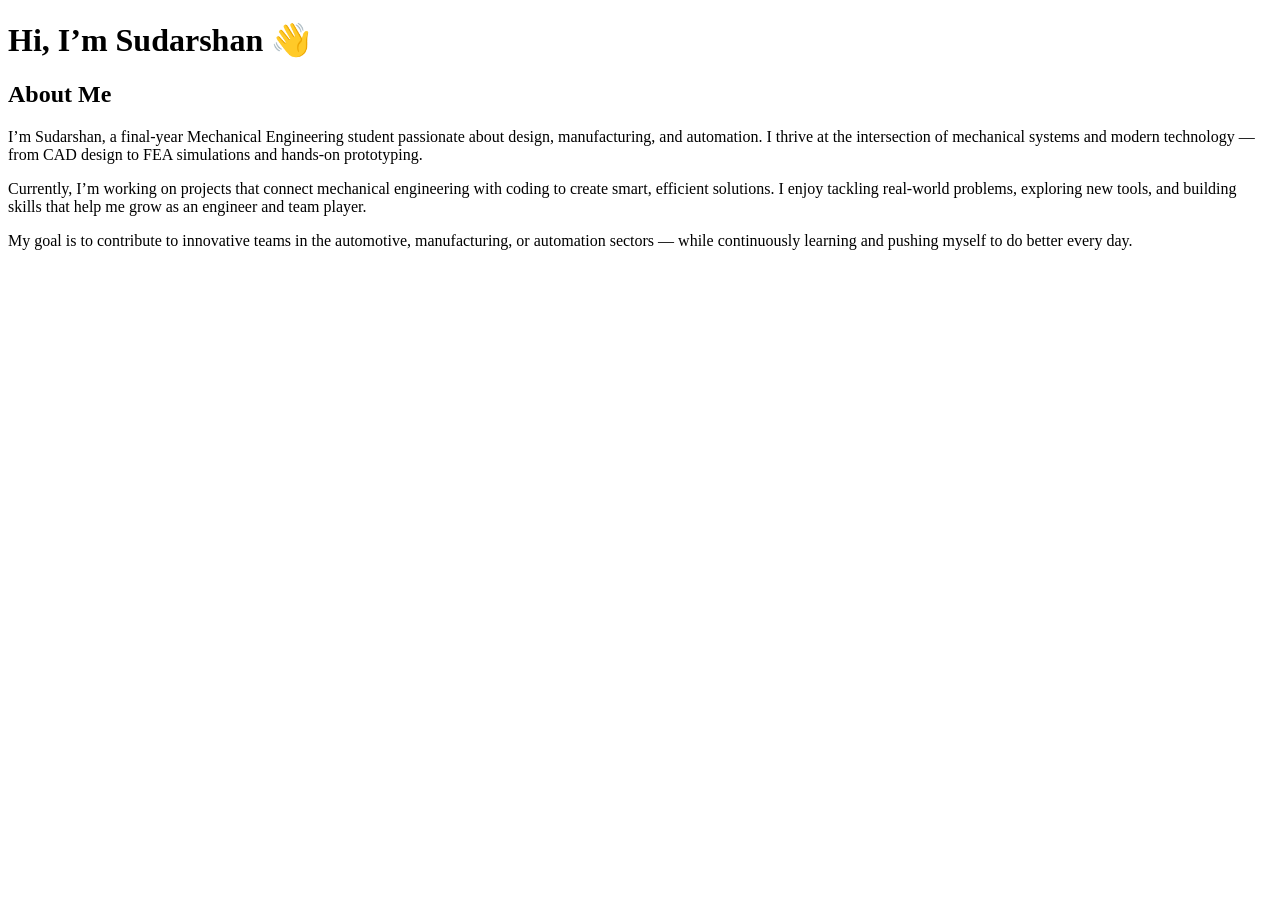
==== index.html @ e0abb637 "Fix About Me section" ====
<!DOCTYPE html>
<html lang="en">
<head>
  <meta charset="UTF-8" />
  <title>Sudarshan's Portfolio</title>
</head>
<body>
  <header>
    <h1>Hi, I’m Sudarshan 👋</h1>
  </header>
  <section>
    <h2>About Me</h2>
    <p>I’m Sudarshan, a final-year Mechanical Engineering student passionate about design, manufacturing, and automation. I thrive at the intersection of mechanical systems and modern technology — from CAD design to FEA simulations and hands-on prototyping.</p>
    <p>Currently, I’m working on projects that connect mechanical engineering with coding to create smart, efficient solutions. I enjoy tackling real-world problems, exploring new tools, and building skills that help me grow as an engineer and team player.</p>
    <p>My goal is to contribute to innovative teams in the automotive, manufacturing, or automation sectors — while continuously learning and pushing myself to do better every day.</p>
  </section>
</body>
</html>
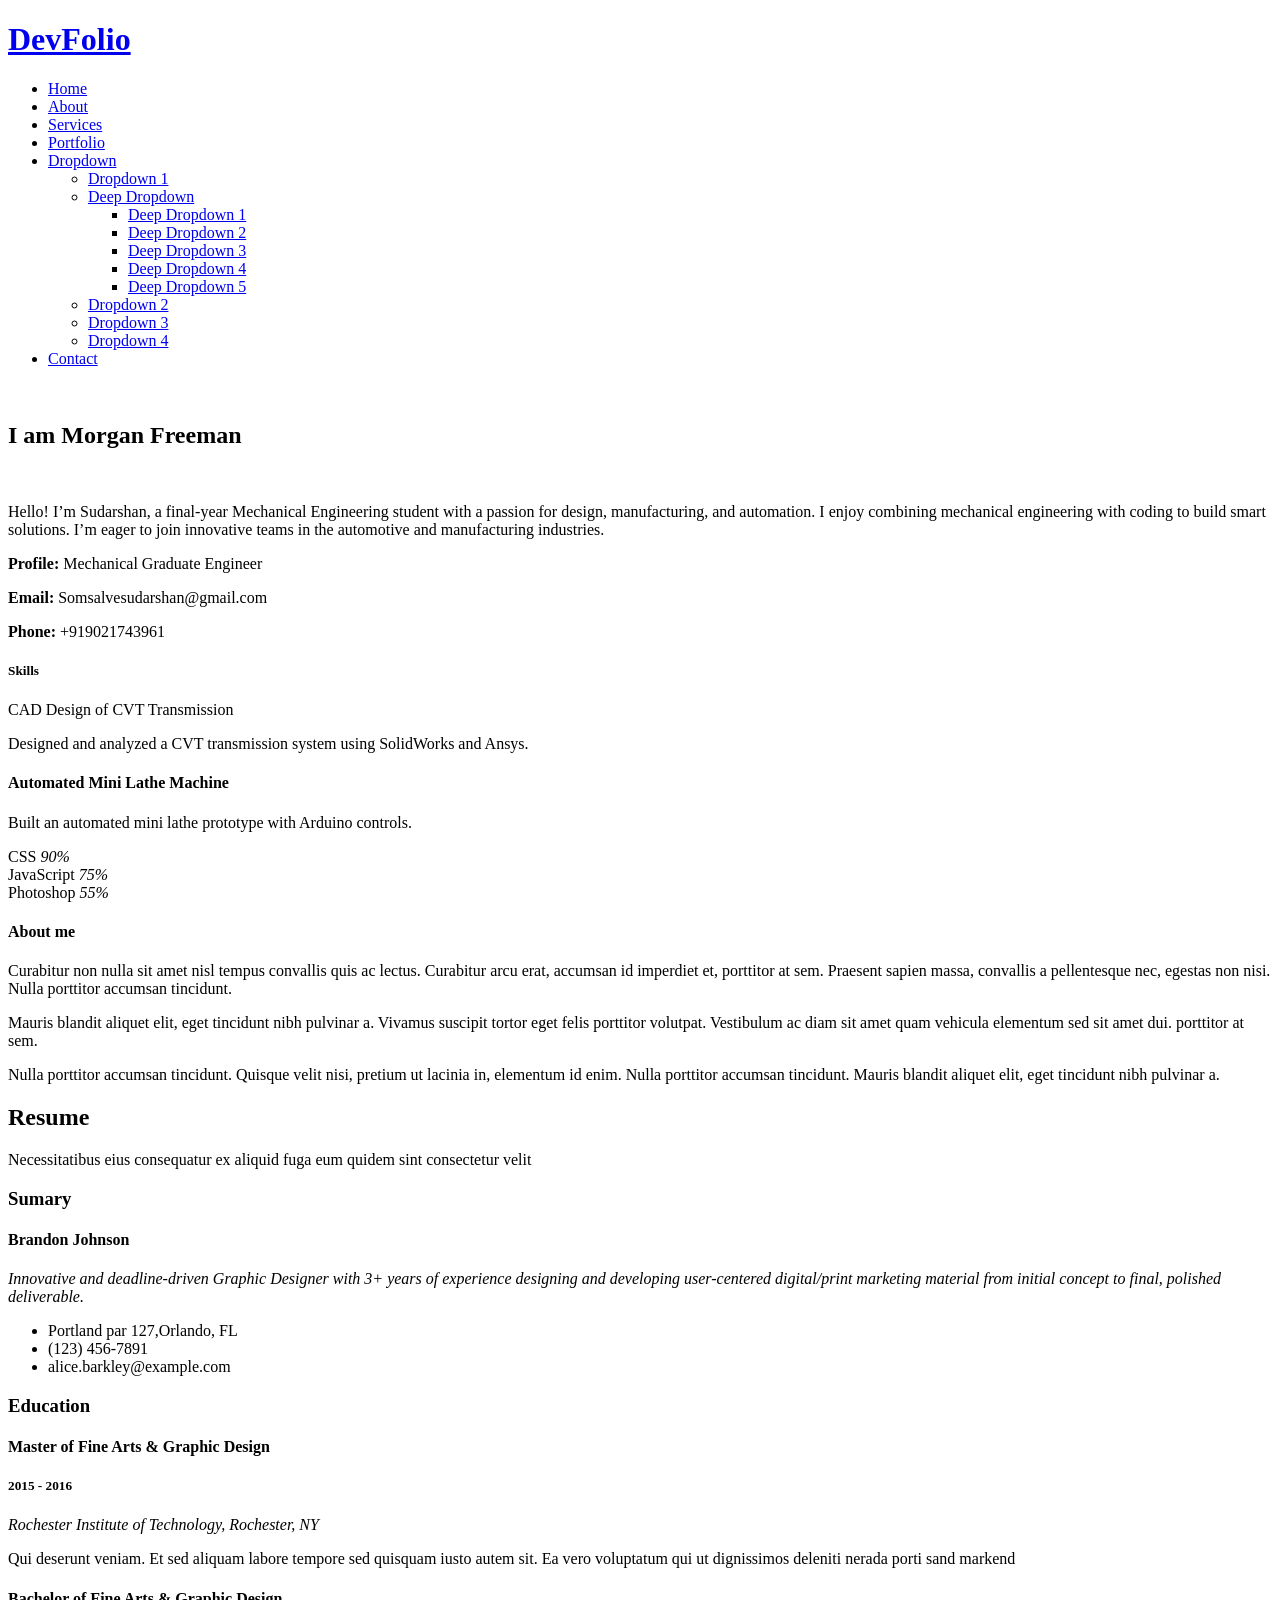
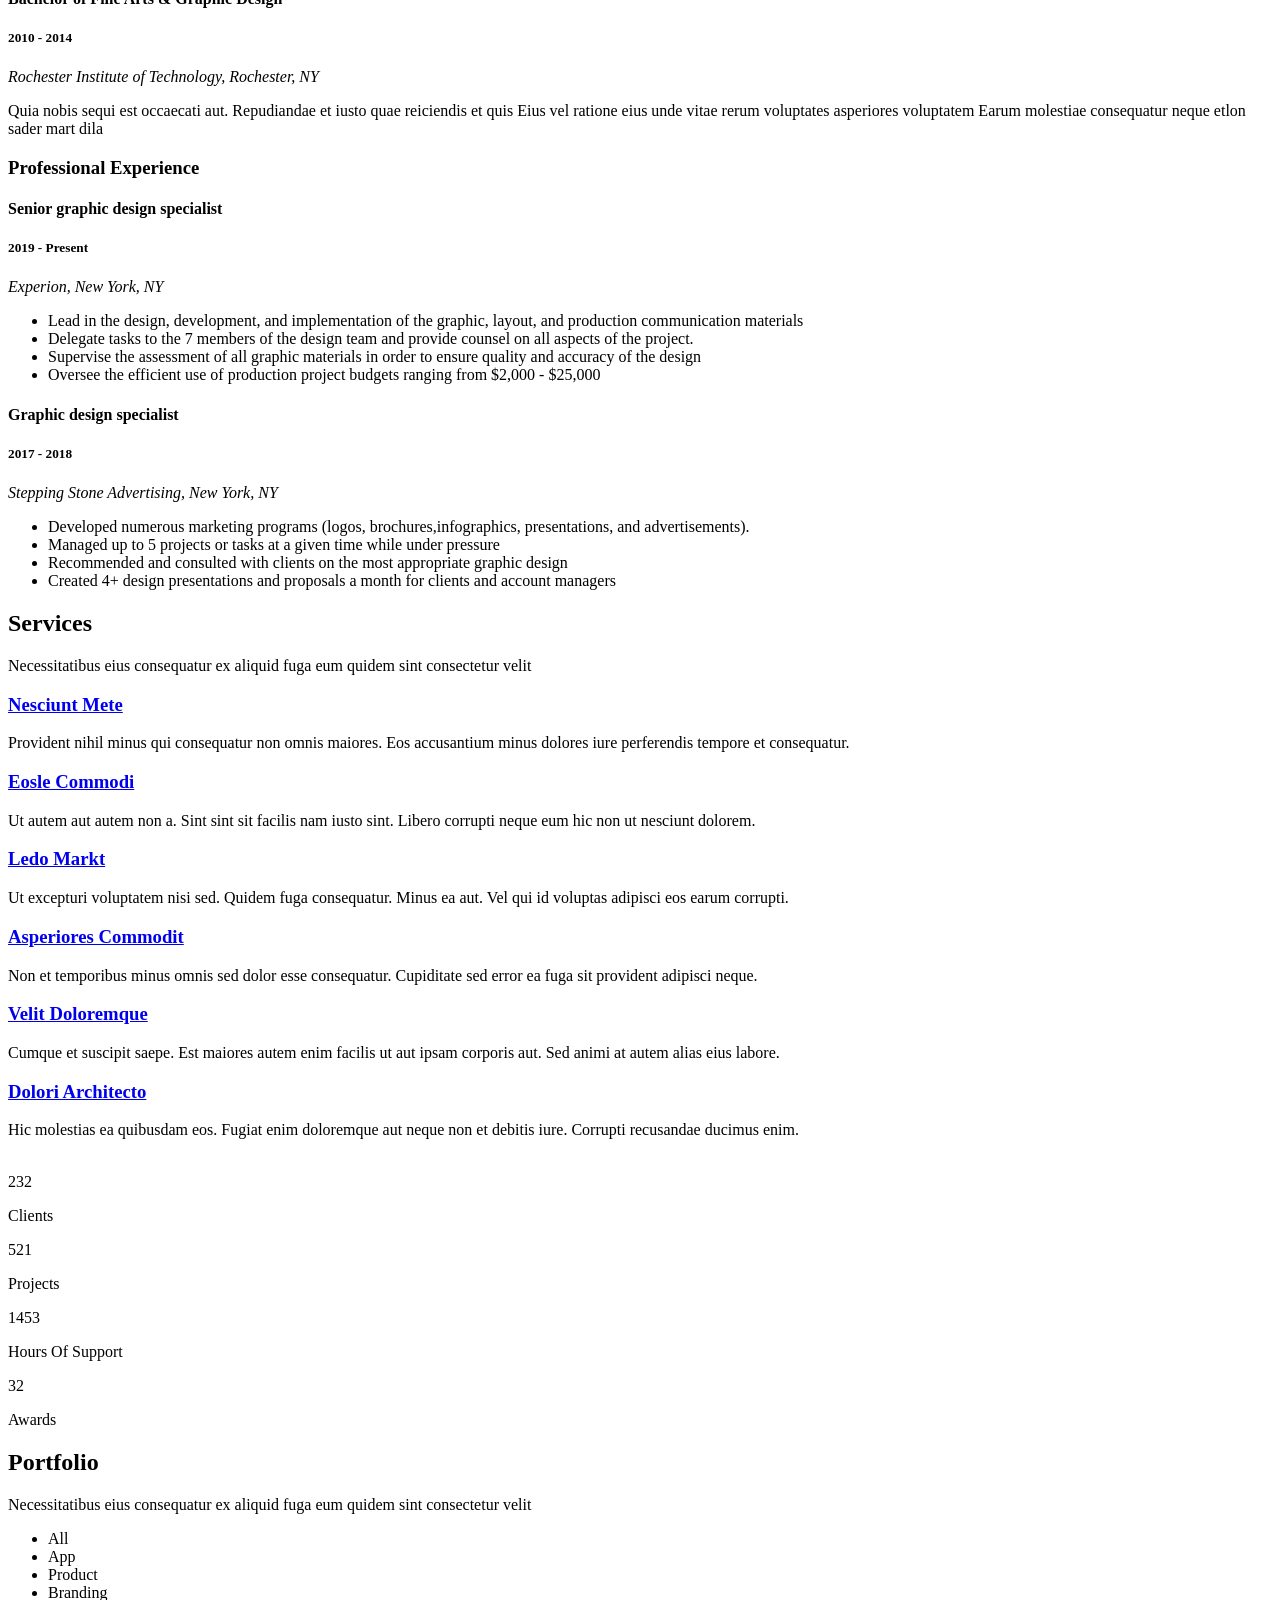
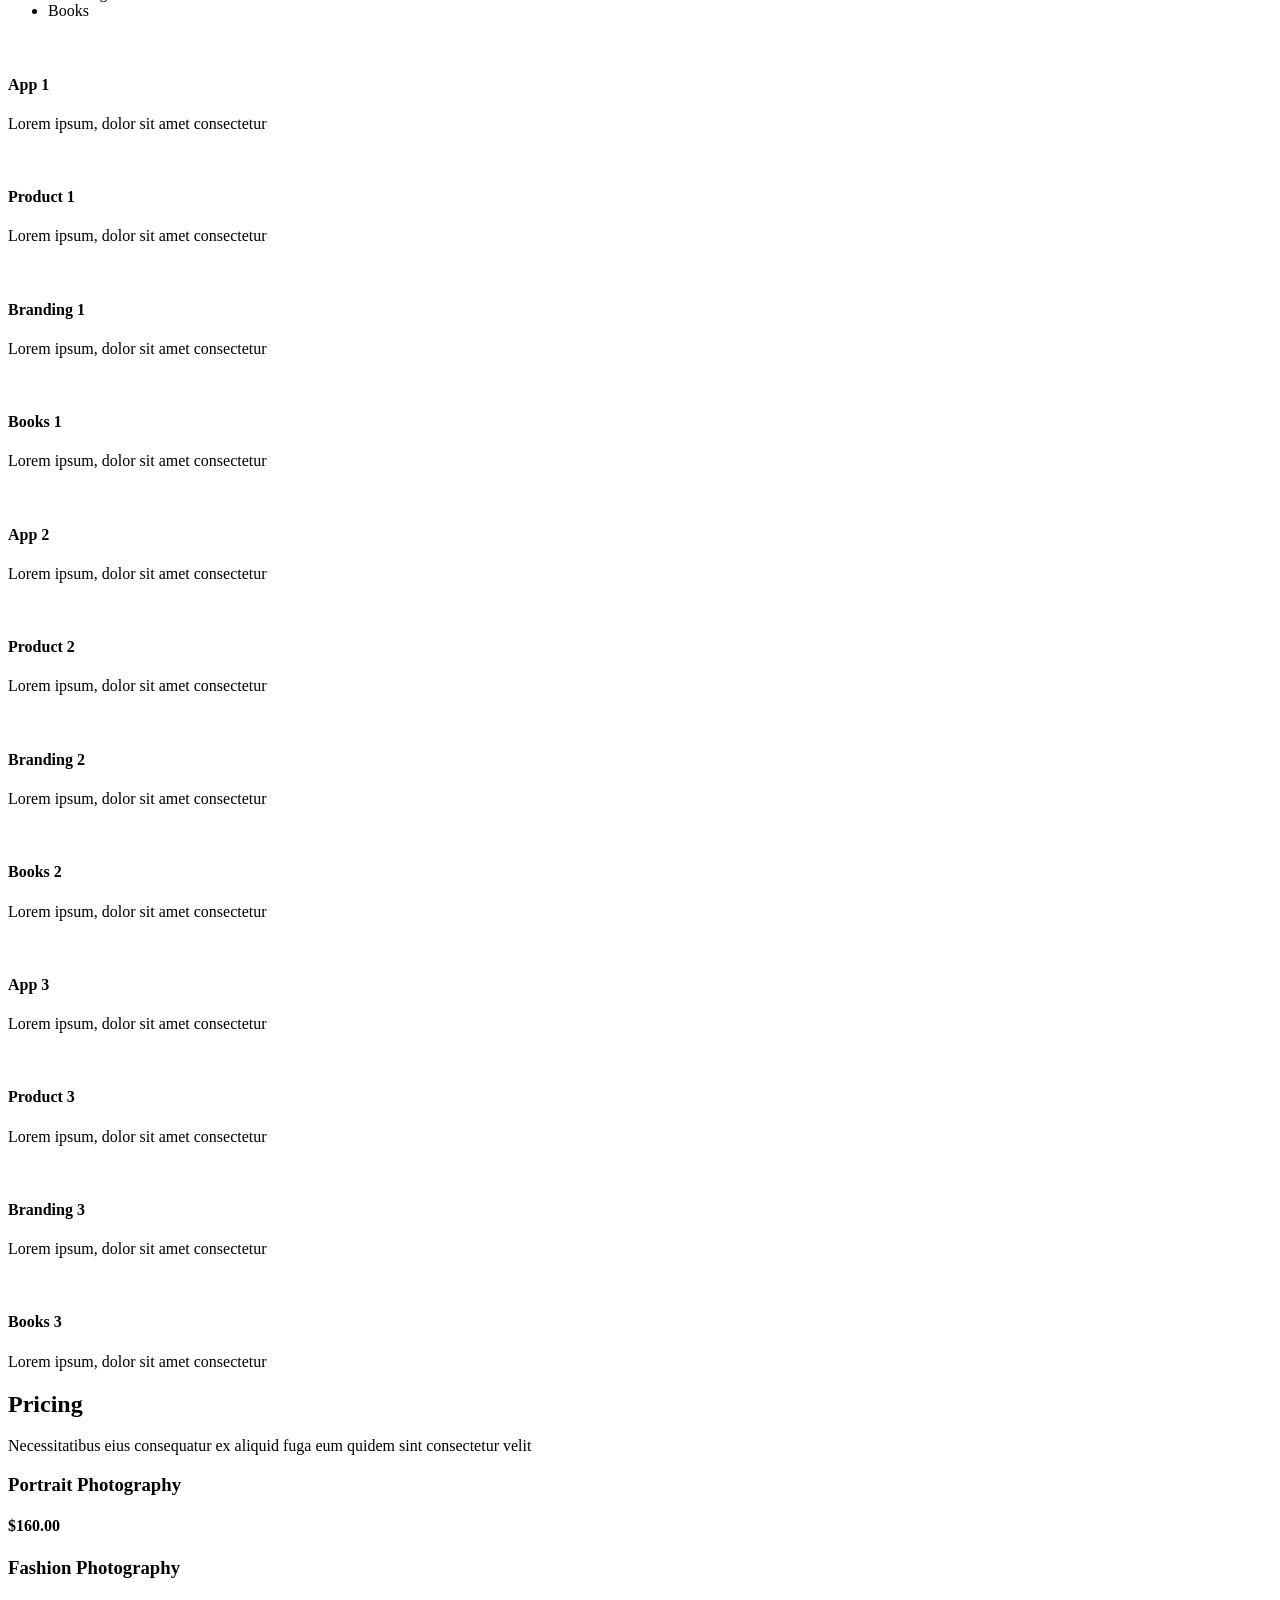
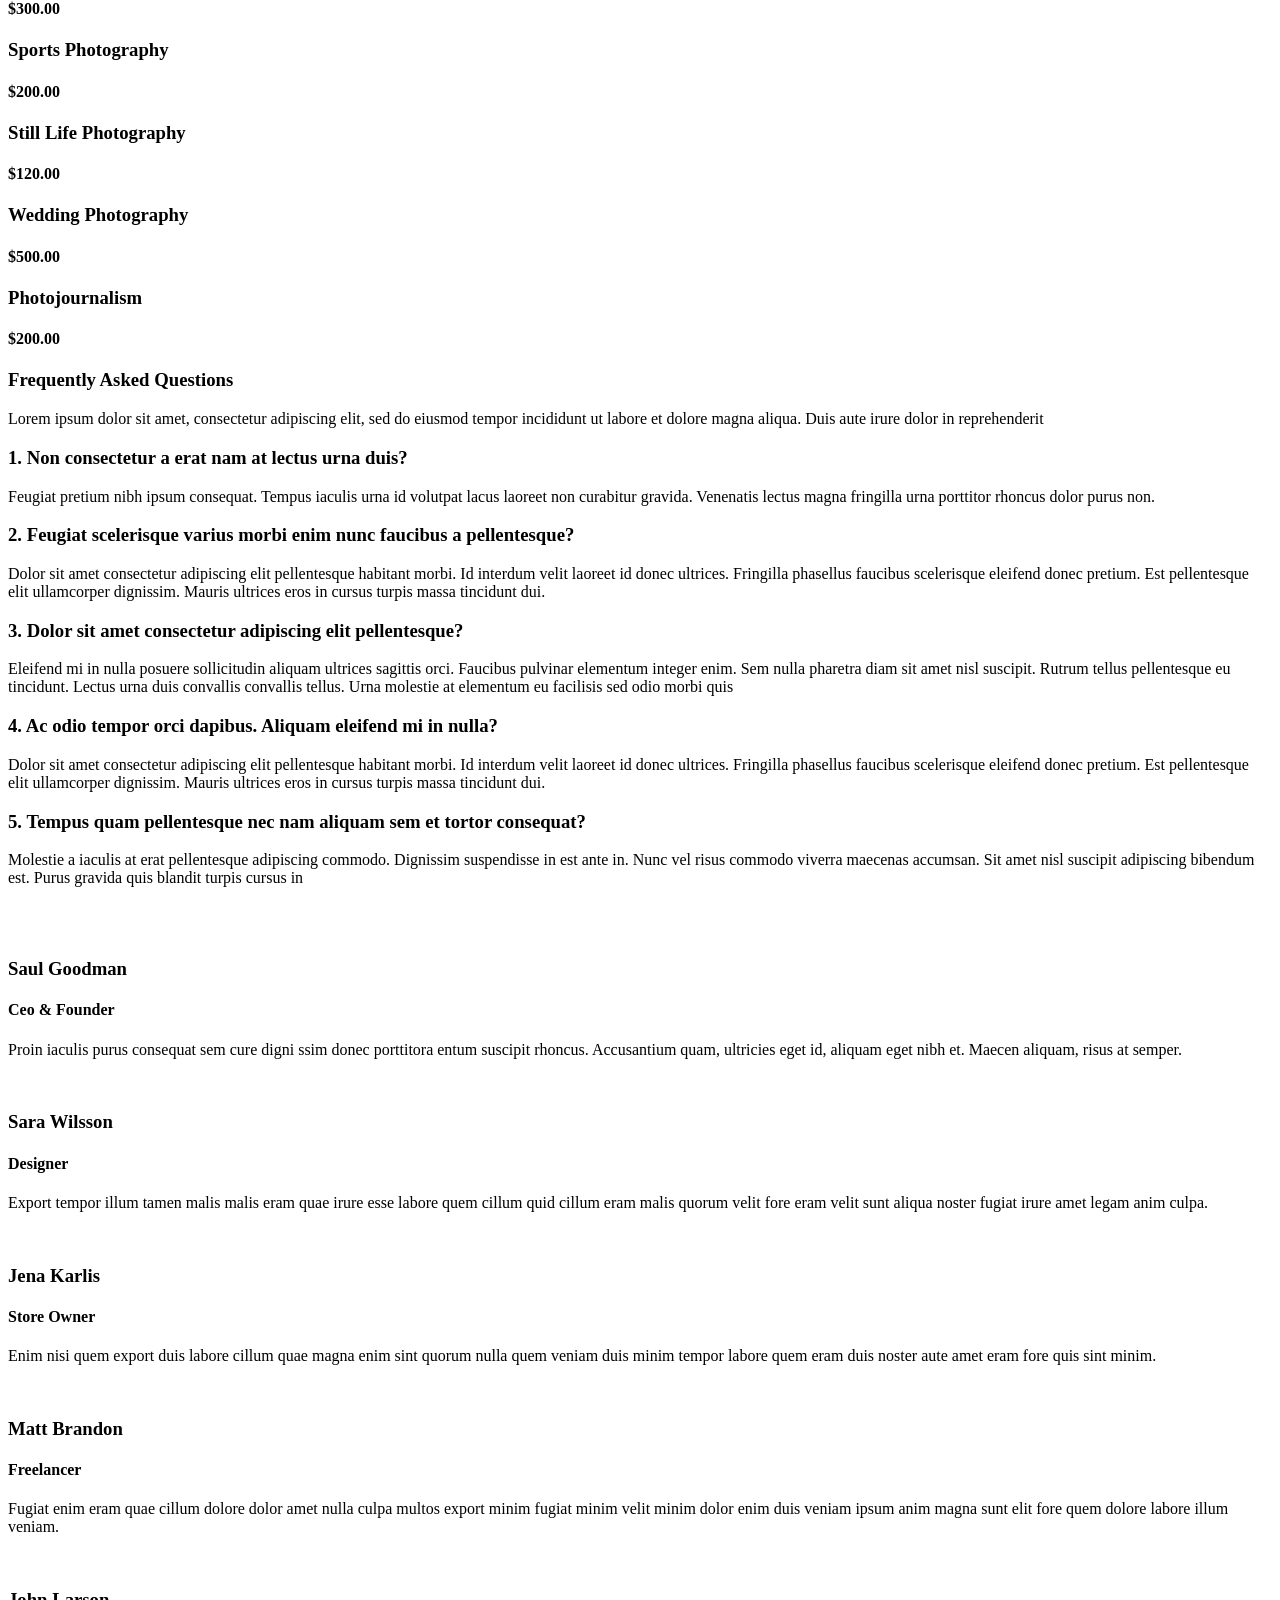
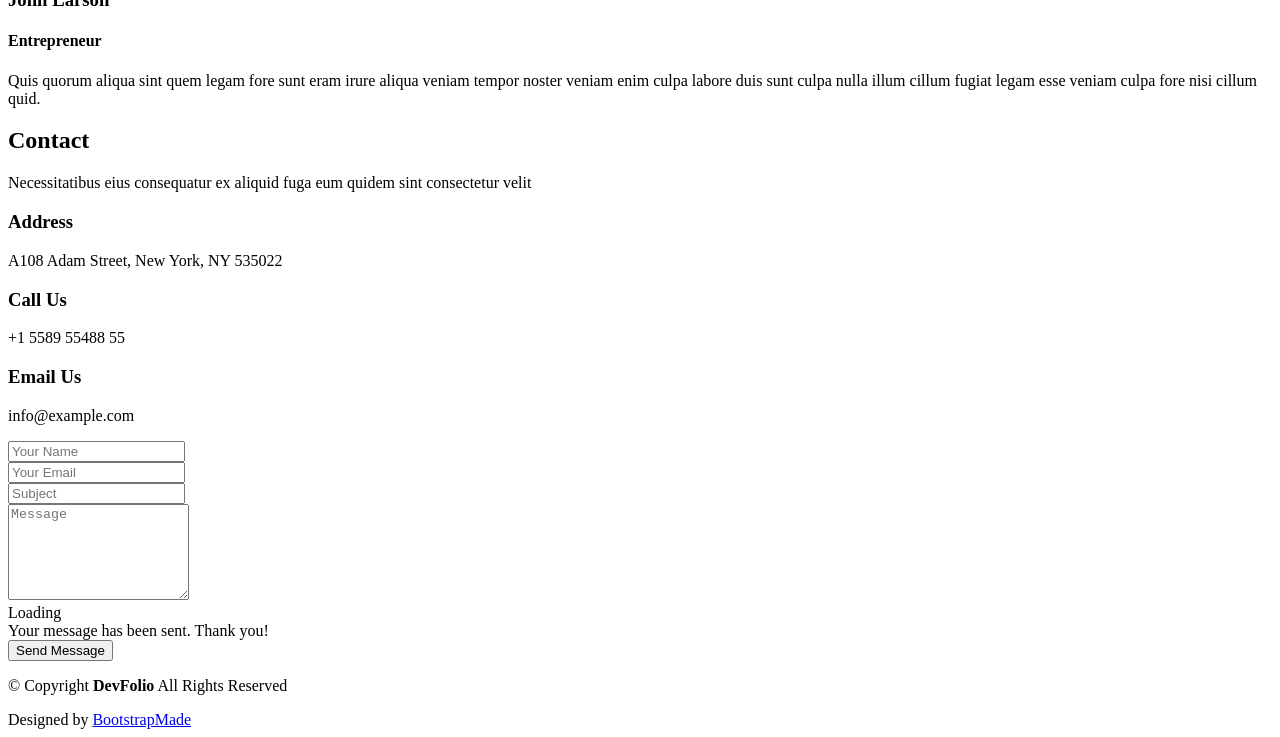
==== commit 895cdb94: "Add files via upload" ====
--- a/index.html
+++ b/index.html
@@ -1,18 +1,914 @@
 <!DOCTYPE html>
 <html lang="en">
+
 <head>
-  <meta charset="UTF-8" />
-  <title>Sudarshan's Portfolio</title>
+  <meta charset="utf-8">
+  <meta content="width=device-width, initial-scale=1.0" name="viewport">
+  <title>Index - DevFolio Bootstrap Template</title>
+  <meta name="description" content="">
+  <meta name="keywords" content="">
+
+  <!-- Favicons -->
+  <link href="assets/img/favicon.png" rel="icon">
+  <link href="assets/img/apple-touch-icon.png" rel="apple-touch-icon">
+
+  <!-- Fonts -->
+  <link href="https://fonts.googleapis.com" rel="preconnect">
+  <link href="https://fonts.gstatic.com" rel="preconnect" crossorigin>
+  <link href="https://fonts.googleapis.com/css2?family=Roboto:ital,wght@0,100;0,300;0,400;0,500;0,700;0,900;1,100;1,300;1,400;1,500;1,700;1,900&family=Poppins:ital,wght@0,100;0,200;0,300;0,400;0,500;0,600;0,700;0,800;0,900;1,100;1,200;1,300;1,400;1,500;1,600;1,700;1,800;1,900&family=Raleway:ital,wght@0,100;0,200;0,300;0,400;0,500;0,600;0,700;0,800;0,900;1,100;1,200;1,300;1,400;1,500;1,600;1,700;1,800;1,900&display=swap" rel="stylesheet">
+
+  <!-- Vendor CSS Files -->
+  <link href="assets/vendor/bootstrap/css/bootstrap.min.css" rel="stylesheet">
+  <link href="assets/vendor/bootstrap-icons/bootstrap-icons.css" rel="stylesheet">
+  <link href="assets/vendor/aos/aos.css" rel="stylesheet">
+  <link href="assets/vendor/glightbox/css/glightbox.min.css" rel="stylesheet">
+  <link href="assets/vendor/swiper/swiper-bundle.min.css" rel="stylesheet">
+
+  <!-- Main CSS File -->
+  <link href="assets/css/main.css" rel="stylesheet">
+
+  <!-- =======================================================
+  * Template Name: DevFolio
+  * Template URL: https://bootstrapmade.com/devfolio-bootstrap-portfolio-html-template/
+  * Updated: Aug 07 2024 with Bootstrap v5.3.3
+  * Author: BootstrapMade.com
+  * License: https://bootstrapmade.com/license/
+  ======================================================== -->
 </head>
-<body>
-  <header>
-    <h1>Hi, I’m Sudarshan 👋</h1>
+
+<body class="index-page">
+
+  <header id="header" class="header d-flex align-items-center sticky-top">
+    <div class="container-fluid container-xl position-relative d-flex align-items-center justify-content-between">
+
+      <a href="index.html" class="logo d-flex align-items-center">
+        <!-- Uncomment the line below if you also wish to use an image logo -->
+        <!-- <img src="assets/img/logo.png" alt=""> -->
+        <h1 class="sitename">DevFolio</h1>
+      </a>
+
+      <nav id="navmenu" class="navmenu">
+        <ul>
+          <li><a href="#hero" class="active">Home<br></a></li>
+          <li><a href="#about">About</a></li>
+          <li><a href="#services">Services</a></li>
+          <li><a href="#portfolio">Portfolio</a></li>
+          <li class="dropdown"><a href="#"><span>Dropdown</span> <i class="bi bi-chevron-down toggle-dropdown"></i></a>
+            <ul>
+              <li><a href="#">Dropdown 1</a></li>
+              <li class="dropdown"><a href="#"><span>Deep Dropdown</span> <i class="bi bi-chevron-down toggle-dropdown"></i></a>
+                <ul>
+                  <li><a href="#">Deep Dropdown 1</a></li>
+                  <li><a href="#">Deep Dropdown 2</a></li>
+                  <li><a href="#">Deep Dropdown 3</a></li>
+                  <li><a href="#">Deep Dropdown 4</a></li>
+                  <li><a href="#">Deep Dropdown 5</a></li>
+                </ul>
+              </li>
+              <li><a href="#">Dropdown 2</a></li>
+              <li><a href="#">Dropdown 3</a></li>
+              <li><a href="#">Dropdown 4</a></li>
+            </ul>
+          </li>
+          <li><a href="#contact">Contact</a></li>
+        </ul>
+        <i class="mobile-nav-toggle d-xl-none bi bi-list"></i>
+      </nav>
+
+    </div>
   </header>
-  <section>
-    <h2>About Me</h2>
-    <p>I’m Sudarshan, a final-year Mechanical Engineering student passionate about design, manufacturing, and automation. I thrive at the intersection of mechanical systems and modern technology — from CAD design to FEA simulations and hands-on prototyping.</p>
-    <p>Currently, I’m working on projects that connect mechanical engineering with coding to create smart, efficient solutions. I enjoy tackling real-world problems, exploring new tools, and building skills that help me grow as an engineer and team player.</p>
-    <p>My goal is to contribute to innovative teams in the automotive, manufacturing, or automation sectors — while continuously learning and pushing myself to do better every day.</p>
-  </section>
+
+  <main class="main">
+
+    <!-- Hero Section -->
+    <section id="hero" class="hero section dark-background">
+
+      <img src="assets/img/hero-img.jpg" alt="" data-aos="fade-in">
+
+      <div class="container d-flex flex-column align-items-center justify-content-center text-center" data-aos="fade-up" data-aos-delay="100">
+        <h2>I am Morgan Freeman</h2>
+        <p><span class="typed" data-typed-items="Designer, Developer, Freelancer, Photographer"></span></p>
+      </div>
+
+    </section><!-- /Hero Section -->
+
+    <!-- About Section -->
+    <section id="about" class="about section">
+
+      <div class="container" data-aos="fade-up" data-aos-delay="100">
+
+        <div class="row gy-4">
+          <div class="col-md-6">
+
+            <div class="row justify-content-between gy-4">
+              <div class="col-lg-5">
+                <img src="assets/img/profile-img.jpg" class="img-fluid" alt="">
+              </div>
+              <div class="col-lg-7 about-info">
+               <p>Hello! I’m Sudarshan, a final-year Mechanical Engineering student with a passion for design, manufacturing, and automation. I enjoy combining mechanical engineering with coding to build smart solutions. I’m eager to join innovative teams in the automotive and manufacturing industries.</p>
+                <p><strong>Profile: </strong> <span>Mechanical Graduate Engineer</span></p>
+                <p><strong>Email: </strong> <span>Somsalvesudarshan@gmail.com</span></p>
+                <p><strong>Phone: </strong> <span>+919021743961</span></p>
+              </div>
+            </div>
+
+            <div class="skills-content skills-animation">
+
+              <h5>Skills</h5
+
+             <h4>CAD Design of CVT Transmission</h4>
+              <p>Designed and analyzed a CVT transmission system using SolidWorks and Ansys.</p>
+
+                <h4>Automated Mini Lathe Machine</h4>
+                <p>Built an automated mini lathe prototype with Arduino controls.</p>
+
+              </div><!-- End Skills Item -->
+
+              <div class="progress">
+                <span class="skill"><span>CSS</span> <i class="val">90%</i></span>
+                <div class="progress-bar-wrap">
+                  <div class="progress-bar" role="progressbar" aria-valuenow="90" aria-valuemin="0" aria-valuemax="100"></div>
+                </div>
+              </div><!-- End Skills Item -->
+
+              <div class="progress">
+                <span class="skill"><span>JavaScript</span> <i class="val">75%</i></span>
+                <div class="progress-bar-wrap">
+                  <div class="progress-bar" role="progressbar" aria-valuenow="75" aria-valuemin="0" aria-valuemax="100"></div>
+                </div>
+              </div><!-- End Skills Item -->
+
+              <div class="progress">
+                <span class="skill"><span>Photoshop</span> <i class="val">55%</i></span>
+                <div class="progress-bar-wrap">
+                  <div class="progress-bar" role="progressbar" aria-valuenow="55" aria-valuemin="0" aria-valuemax="100"></div>
+                </div>
+              </div><!-- End Skills Item -->
+
+            </div>
+          </div>
+
+          <div class="col-md-6">
+            <div class="about-me">
+              <h4>About me</h4>
+              <p>
+                Curabitur non nulla sit amet nisl tempus convallis quis ac lectus. Curabitur arcu erat, accumsan id
+                imperdiet et, porttitor
+                at sem. Praesent sapien massa, convallis a pellentesque nec, egestas non nisi. Nulla
+                porttitor accumsan tincidunt.
+              </p>
+              <p>
+                Mauris blandit aliquet elit, eget tincidunt nibh pulvinar a. Vivamus suscipit tortor eget felis
+                porttitor volutpat. Vestibulum
+                ac diam sit amet quam vehicula elementum sed sit amet dui. porttitor at sem.
+              </p>
+              <p>
+                Nulla porttitor accumsan tincidunt. Quisque velit nisi, pretium ut lacinia in, elementum id enim.
+                Nulla porttitor accumsan
+                tincidunt. Mauris blandit aliquet elit, eget tincidunt nibh pulvinar a.
+              </p>
+            </div>
+          </div>
+        </div>
+
+      </div>
+
+    </section><!-- /About Section -->
+
+    <!-- Resume Section -->
+    <section id="resume" class="resume section">
+
+      <!-- Section Title -->
+      <div class="container section-title" data-aos="fade-up">
+        <h2>Resume</h2>
+        <p>Necessitatibus eius consequatur ex aliquid fuga eum quidem sint consectetur velit</p>
+      </div><!-- End Section Title -->
+
+      <div class="container">
+
+        <div class="row">
+
+          <div class="col-lg-6" data-aos="fade-up" data-aos-delay="100">
+            <h3 class="resume-title">Sumary</h3>
+
+            <div class="resume-item pb-0">
+              <h4>Brandon Johnson</h4>
+              <p><em>Innovative and deadline-driven Graphic Designer with 3+ years of experience designing and developing user-centered digital/print marketing material from initial concept to final, polished deliverable.</em></p>
+              <ul>
+                <li>Portland par 127,Orlando, FL</li>
+                <li>(123) 456-7891</li>
+                <li>alice.barkley@example.com</li>
+              </ul>
+            </div><!-- Edn Resume Item -->
+
+            <h3 class="resume-title">Education</h3>
+            <div class="resume-item">
+              <h4>Master of Fine Arts &amp; Graphic Design</h4>
+              <h5>2015 - 2016</h5>
+              <p><em>Rochester Institute of Technology, Rochester, NY</em></p>
+              <p>Qui deserunt veniam. Et sed aliquam labore tempore sed quisquam iusto autem sit. Ea vero voluptatum qui ut dignissimos deleniti nerada porti sand markend</p>
+            </div><!-- Edn Resume Item -->
+
+            <div class="resume-item">
+              <h4>Bachelor of Fine Arts &amp; Graphic Design</h4>
+              <h5>2010 - 2014</h5>
+              <p><em>Rochester Institute of Technology, Rochester, NY</em></p>
+              <p>Quia nobis sequi est occaecati aut. Repudiandae et iusto quae reiciendis et quis Eius vel ratione eius unde vitae rerum voluptates asperiores voluptatem Earum molestiae consequatur neque etlon sader mart dila</p>
+            </div><!-- Edn Resume Item -->
+
+          </div>
+
+          <div class="col-lg-6" data-aos="fade-up" data-aos-delay="200">
+            <h3 class="resume-title">Professional Experience</h3>
+            <div class="resume-item">
+              <h4>Senior graphic design specialist</h4>
+              <h5>2019 - Present</h5>
+              <p><em>Experion, New York, NY </em></p>
+              <ul>
+                <li>Lead in the design, development, and implementation of the graphic, layout, and production communication materials</li>
+                <li>Delegate tasks to the 7 members of the design team and provide counsel on all aspects of the project. </li>
+                <li>Supervise the assessment of all graphic materials in order to ensure quality and accuracy of the design</li>
+                <li>Oversee the efficient use of production project budgets ranging from $2,000 - $25,000</li>
+              </ul>
+            </div><!-- Edn Resume Item -->
+
+            <div class="resume-item">
+              <h4>Graphic design specialist</h4>
+              <h5>2017 - 2018</h5>
+              <p><em>Stepping Stone Advertising, New York, NY</em></p>
+              <ul>
+                <li>Developed numerous marketing programs (logos, brochures,infographics, presentations, and advertisements).</li>
+                <li>Managed up to 5 projects or tasks at a given time while under pressure</li>
+                <li>Recommended and consulted with clients on the most appropriate graphic design</li>
+                <li>Created 4+ design presentations and proposals a month for clients and account managers</li>
+              </ul>
+            </div><!-- Edn Resume Item -->
+
+          </div>
+
+        </div>
+
+      </div>
+
+    </section><!-- /Resume Section -->
+
+    <!-- Services Section -->
+    <section id="services" class="services section">
+
+      <!-- Section Title -->
+      <div class="container section-title" data-aos="fade-up">
+        <h2>Services</h2>
+        <p>Necessitatibus eius consequatur ex aliquid fuga eum quidem sint consectetur velit</p>
+      </div><!-- End Section Title -->
+
+      <div class="container">
+
+        <div class="row gy-4">
+
+          <div class="col-lg-4 col-md-6" data-aos="fade-up" data-aos-delay="100">
+            <div class="service-item  position-relative">
+              <div class="icon">
+                <i class="bi bi-activity"></i>
+              </div>
+              <a href="#" class="stretched-link">
+                <h3>Nesciunt Mete</h3>
+              </a>
+              <p>Provident nihil minus qui consequatur non omnis maiores. Eos accusantium minus dolores iure perferendis tempore et consequatur.</p>
+            </div>
+          </div><!-- End Service Item -->
+
+          <div class="col-lg-4 col-md-6" data-aos="fade-up" data-aos-delay="200">
+            <div class="service-item position-relative">
+              <div class="icon">
+                <i class="bi bi-broadcast"></i>
+              </div>
+              <a href="#" class="stretched-link">
+                <h3>Eosle Commodi</h3>
+              </a>
+              <p>Ut autem aut autem non a. Sint sint sit facilis nam iusto sint. Libero corrupti neque eum hic non ut nesciunt dolorem.</p>
+            </div>
+          </div><!-- End Service Item -->
+
+          <div class="col-lg-4 col-md-6" data-aos="fade-up" data-aos-delay="300">
+            <div class="service-item position-relative">
+              <div class="icon">
+                <i class="bi bi-easel"></i>
+              </div>
+              <a href="#" class="stretched-link">
+                <h3>Ledo Markt</h3>
+              </a>
+              <p>Ut excepturi voluptatem nisi sed. Quidem fuga consequatur. Minus ea aut. Vel qui id voluptas adipisci eos earum corrupti.</p>
+            </div>
+          </div><!-- End Service Item -->
+
+          <div class="col-lg-4 col-md-6" data-aos="fade-up" data-aos-delay="400">
+            <div class="service-item position-relative">
+              <div class="icon">
+                <i class="bi bi-bounding-box-circles"></i>
+              </div>
+              <a href="#" class="stretched-link">
+                <h3>Asperiores Commodit</h3>
+              </a>
+              <p>Non et temporibus minus omnis sed dolor esse consequatur. Cupiditate sed error ea fuga sit provident adipisci neque.</p>
+              <a href="#" class="stretched-link"></a>
+            </div>
+          </div><!-- End Service Item -->
+
+          <div class="col-lg-4 col-md-6" data-aos="fade-up" data-aos-delay="500">
+            <div class="service-item position-relative">
+              <div class="icon">
+                <i class="bi bi-calendar4-week"></i>
+              </div>
+              <a href="#" class="stretched-link">
+                <h3>Velit Doloremque</h3>
+              </a>
+              <p>Cumque et suscipit saepe. Est maiores autem enim facilis ut aut ipsam corporis aut. Sed animi at autem alias eius labore.</p>
+              <a href="#" class="stretched-link"></a>
+            </div>
+          </div><!-- End Service Item -->
+
+          <div class="col-lg-4 col-md-6" data-aos="fade-up" data-aos-delay="600">
+            <div class="service-item position-relative">
+              <div class="icon">
+                <i class="bi bi-chat-square-text"></i>
+              </div>
+              <a href="#" class="stretched-link">
+                <h3>Dolori Architecto</h3>
+              </a>
+              <p>Hic molestias ea quibusdam eos. Fugiat enim doloremque aut neque non et debitis iure. Corrupti recusandae ducimus enim.</p>
+              <a href="#" class="stretched-link"></a>
+            </div>
+          </div><!-- End Service Item -->
+
+        </div>
+
+      </div>
+
+    </section><!-- /Services Section -->
+
+    <!-- Stats Section -->
+    <section id="stats" class="stats section accent-background">
+
+      <img src="assets/img/stats-bg.jpg" alt="" data-aos="fade-in">
+
+      <div class="container position-relative" data-aos="fade-up" data-aos-delay="100">
+
+        <div class="row gy-4">
+
+          <div class="col-lg-3 col-md-6">
+            <div class="stats-item text-center w-100 h-100">
+              <span data-purecounter-start="0" data-purecounter-end="232" data-purecounter-duration="0" class="purecounter">232</span>
+              <p>Clients</p>
+            </div>
+          </div><!-- End Stats Item -->
+
+          <div class="col-lg-3 col-md-6">
+            <div class="stats-item text-center w-100 h-100">
+              <span data-purecounter-start="0" data-purecounter-end="521" data-purecounter-duration="0" class="purecounter">521</span>
+              <p>Projects</p>
+            </div>
+          </div><!-- End Stats Item -->
+
+          <div class="col-lg-3 col-md-6">
+            <div class="stats-item text-center w-100 h-100">
+              <span data-purecounter-start="0" data-purecounter-end="1453" data-purecounter-duration="0" class="purecounter">1453</span>
+              <p>Hours Of Support</p>
+            </div>
+          </div><!-- End Stats Item -->
+
+          <div class="col-lg-3 col-md-6">
+            <div class="stats-item text-center w-100 h-100">
+              <span data-purecounter-start="0" data-purecounter-end="32" data-purecounter-duration="0" class="purecounter">32</span>
+              <p>Awards</p>
+            </div>
+          </div><!-- End Stats Item -->
+
+        </div>
+
+      </div>
+
+    </section><!-- /Stats Section -->
+
+    <!-- Portfolio Section -->
+    <section id="portfolio" class="portfolio section">
+
+      <!-- Section Title -->
+      <div class="container section-title" data-aos="fade-up">
+        <h2>Portfolio</h2>
+        <p>Necessitatibus eius consequatur ex aliquid fuga eum quidem sint consectetur velit</p>
+      </div><!-- End Section Title -->
+
+      <div class="container">
+
+        <div class="isotope-layout" data-default-filter="*" data-layout="masonry" data-sort="original-order">
+
+          <ul class="portfolio-filters isotope-filters" data-aos="fade-up" data-aos-delay="100">
+            <li data-filter="*" class="filter-active">All</li>
+            <li data-filter=".filter-app">App</li>
+            <li data-filter=".filter-product">Product</li>
+            <li data-filter=".filter-branding">Branding</li>
+            <li data-filter=".filter-books">Books</li>
+          </ul><!-- End Portfolio Filters -->
+
+          <div class="row gy-4 isotope-container" data-aos="fade-up" data-aos-delay="200">
+
+            <div class="col-lg-4 col-md-6 portfolio-item isotope-item filter-app">
+              <img src="assets/img/portfolio/app-1.jpg" class="img-fluid" alt="">
+              <div class="portfolio-info">
+                <h4>App 1</h4>
+                <p>Lorem ipsum, dolor sit amet consectetur</p>
+                <a href="assets/img/portfolio/app-1.jpg" title="App 1" data-gallery="portfolio-gallery-app" class="glightbox preview-link"><i class="bi bi-zoom-in"></i></a>
+                <a href="portfolio-details.html" title="More Details" class="details-link"><i class="bi bi-link-45deg"></i></a>
+              </div>
+            </div><!-- End Portfolio Item -->
+
+            <div class="col-lg-4 col-md-6 portfolio-item isotope-item filter-product">
+              <img src="assets/img/portfolio/product-1.jpg" class="img-fluid" alt="">
+              <div class="portfolio-info">
+                <h4>Product 1</h4>
+                <p>Lorem ipsum, dolor sit amet consectetur</p>
+                <a href="assets/img/portfolio/product-1.jpg" title="Product 1" data-gallery="portfolio-gallery-product" class="glightbox preview-link"><i class="bi bi-zoom-in"></i></a>
+                <a href="portfolio-details.html" title="More Details" class="details-link"><i class="bi bi-link-45deg"></i></a>
+              </div>
+            </div><!-- End Portfolio Item -->
+
+            <div class="col-lg-4 col-md-6 portfolio-item isotope-item filter-branding">
+              <img src="assets/img/portfolio/branding-1.jpg" class="img-fluid" alt="">
+              <div class="portfolio-info">
+                <h4>Branding 1</h4>
+                <p>Lorem ipsum, dolor sit amet consectetur</p>
+                <a href="assets/img/portfolio/branding-1.jpg" title="Branding 1" data-gallery="portfolio-gallery-branding" class="glightbox preview-link"><i class="bi bi-zoom-in"></i></a>
+                <a href="portfolio-details.html" title="More Details" class="details-link"><i class="bi bi-link-45deg"></i></a>
+              </div>
+            </div><!-- End Portfolio Item -->
+
+            <div class="col-lg-4 col-md-6 portfolio-item isotope-item filter-books">
+              <img src="assets/img/portfolio/books-1.jpg" class="img-fluid" alt="">
+              <div class="portfolio-info">
+                <h4>Books 1</h4>
+                <p>Lorem ipsum, dolor sit amet consectetur</p>
+                <a href="assets/img/portfolio/books-1.jpg" title="Branding 1" data-gallery="portfolio-gallery-book" class="glightbox preview-link"><i class="bi bi-zoom-in"></i></a>
+                <a href="portfolio-details.html" title="More Details" class="details-link"><i class="bi bi-link-45deg"></i></a>
+              </div>
+            </div><!-- End Portfolio Item -->
+
+            <div class="col-lg-4 col-md-6 portfolio-item isotope-item filter-app">
+              <img src="assets/img/portfolio/app-2.jpg" class="img-fluid" alt="">
+              <div class="portfolio-info">
+                <h4>App 2</h4>
+                <p>Lorem ipsum, dolor sit amet consectetur</p>
+                <a href="assets/img/portfolio/app-2.jpg" title="App 2" data-gallery="portfolio-gallery-app" class="glightbox preview-link"><i class="bi bi-zoom-in"></i></a>
+                <a href="portfolio-details.html" title="More Details" class="details-link"><i class="bi bi-link-45deg"></i></a>
+              </div>
+            </div><!-- End Portfolio Item -->
+
+            <div class="col-lg-4 col-md-6 portfolio-item isotope-item filter-product">
+              <img src="assets/img/portfolio/product-2.jpg" class="img-fluid" alt="">
+              <div class="portfolio-info">
+                <h4>Product 2</h4>
+                <p>Lorem ipsum, dolor sit amet consectetur</p>
+                <a href="assets/img/portfolio/product-2.jpg" title="Product 2" data-gallery="portfolio-gallery-product" class="glightbox preview-link"><i class="bi bi-zoom-in"></i></a>
+                <a href="portfolio-details.html" title="More Details" class="details-link"><i class="bi bi-link-45deg"></i></a>
+              </div>
+            </div><!-- End Portfolio Item -->
+
+            <div class="col-lg-4 col-md-6 portfolio-item isotope-item filter-branding">
+              <img src="assets/img/portfolio/branding-2.jpg" class="img-fluid" alt="">
+              <div class="portfolio-info">
+                <h4>Branding 2</h4>
+                <p>Lorem ipsum, dolor sit amet consectetur</p>
+                <a href="assets/img/portfolio/branding-2.jpg" title="Branding 2" data-gallery="portfolio-gallery-branding" class="glightbox preview-link"><i class="bi bi-zoom-in"></i></a>
+                <a href="portfolio-details.html" title="More Details" class="details-link"><i class="bi bi-link-45deg"></i></a>
+              </div>
+            </div><!-- End Portfolio Item -->
+
+            <div class="col-lg-4 col-md-6 portfolio-item isotope-item filter-books">
+              <img src="assets/img/portfolio/books-2.jpg" class="img-fluid" alt="">
+              <div class="portfolio-info">
+                <h4>Books 2</h4>
+                <p>Lorem ipsum, dolor sit amet consectetur</p>
+                <a href="assets/img/portfolio/books-2.jpg" title="Branding 2" data-gallery="portfolio-gallery-book" class="glightbox preview-link"><i class="bi bi-zoom-in"></i></a>
+                <a href="portfolio-details.html" title="More Details" class="details-link"><i class="bi bi-link-45deg"></i></a>
+              </div>
+            </div><!-- End Portfolio Item -->
+
+            <div class="col-lg-4 col-md-6 portfolio-item isotope-item filter-app">
+              <img src="assets/img/portfolio/app-3.jpg" class="img-fluid" alt="">
+              <div class="portfolio-info">
+                <h4>App 3</h4>
+                <p>Lorem ipsum, dolor sit amet consectetur</p>
+                <a href="assets/img/portfolio/app-3.jpg" title="App 3" data-gallery="portfolio-gallery-app" class="glightbox preview-link"><i class="bi bi-zoom-in"></i></a>
+                <a href="portfolio-details.html" title="More Details" class="details-link"><i class="bi bi-link-45deg"></i></a>
+              </div>
+            </div><!-- End Portfolio Item -->
+
+            <div class="col-lg-4 col-md-6 portfolio-item isotope-item filter-product">
+              <img src="assets/img/portfolio/product-3.jpg" class="img-fluid" alt="">
+              <div class="portfolio-info">
+                <h4>Product 3</h4>
+                <p>Lorem ipsum, dolor sit amet consectetur</p>
+                <a href="assets/img/portfolio/product-3.jpg" title="Product 3" data-gallery="portfolio-gallery-product" class="glightbox preview-link"><i class="bi bi-zoom-in"></i></a>
+                <a href="portfolio-details.html" title="More Details" class="details-link"><i class="bi bi-link-45deg"></i></a>
+              </div>
+            </div><!-- End Portfolio Item -->
+
+            <div class="col-lg-4 col-md-6 portfolio-item isotope-item filter-branding">
+              <img src="assets/img/portfolio/branding-3.jpg" class="img-fluid" alt="">
+              <div class="portfolio-info">
+                <h4>Branding 3</h4>
+                <p>Lorem ipsum, dolor sit amet consectetur</p>
+                <a href="assets/img/portfolio/branding-3.jpg" title="Branding 2" data-gallery="portfolio-gallery-branding" class="glightbox preview-link"><i class="bi bi-zoom-in"></i></a>
+                <a href="portfolio-details.html" title="More Details" class="details-link"><i class="bi bi-link-45deg"></i></a>
+              </div>
+            </div><!-- End Portfolio Item -->
+
+            <div class="col-lg-4 col-md-6 portfolio-item isotope-item filter-books">
+              <img src="assets/img/portfolio/books-3.jpg" class="img-fluid" alt="">
+              <div class="portfolio-info">
+                <h4>Books 3</h4>
+                <p>Lorem ipsum, dolor sit amet consectetur</p>
+                <a href="assets/img/portfolio/books-3.jpg" title="Branding 3" data-gallery="portfolio-gallery-book" class="glightbox preview-link"><i class="bi bi-zoom-in"></i></a>
+                <a href="portfolio-details.html" title="More Details" class="details-link"><i class="bi bi-link-45deg"></i></a>
+              </div>
+            </div><!-- End Portfolio Item -->
+
+          </div><!-- End Portfolio Container -->
+
+        </div>
+
+      </div>
+
+    </section><!-- /Portfolio Section -->
+
+    <!-- Pricing Section -->
+    <section id="pricing" class="pricing section">
+
+      <!-- Section Title -->
+      <div class="container section-title" data-aos="fade-up">
+        <h2>Pricing</h2>
+        <p>Necessitatibus eius consequatur ex aliquid fuga eum quidem sint consectetur velit</p>
+      </div><!-- End Section Title -->
+
+      <div class="container" data-aos="fade-up" data-aos-delay="100">
+
+        <div class="row gy-4 gx-lg-5">
+
+          <div class="col-lg-6">
+            <div class="pricing-item d-flex justify-content-between">
+              <h3>Portrait Photography</h3>
+              <h4>$160.00</h4>
+            </div>
+          </div><!-- End Pricing Item -->
+
+          <div class="col-lg-6">
+            <div class="pricing-item d-flex justify-content-between">
+              <h3>Fashion Photography</h3>
+              <h4>$300.00</h4>
+            </div>
+          </div><!-- End Pricing Item -->
+
+          <div class="col-lg-6">
+            <div class="pricing-item d-flex justify-content-between">
+              <h3>Sports Photography</h3>
+              <h4>$200.00</h4>
+            </div>
+          </div><!-- End Pricing Item -->
+
+          <div class="col-lg-6">
+            <div class="pricing-item d-flex justify-content-between">
+              <h3>Still Life Photography</h3>
+              <h4>$120.00</h4>
+            </div>
+          </div><!-- End Pricing Item -->
+
+          <div class="col-lg-6">
+            <div class="pricing-item d-flex justify-content-between">
+              <h3>Wedding Photography</h3>
+              <h4>$500.00</h4>
+            </div>
+          </div><!-- End Pricing Item -->
+
+          <div class="col-lg-6">
+            <div class="pricing-item d-flex justify-content-between">
+              <h3>Photojournalism</h3>
+              <h4>$200.00</h4>
+            </div>
+          </div><!-- End Pricing Item -->
+
+        </div>
+
+      </div>
+
+    </section><!-- /Pricing Section -->
+
+    <!-- Faq Section -->
+    <section id="faq" class="faq section">
+
+      <div class="container">
+
+        <div class="row gy-4">
+
+          <div class="col-lg-4" data-aos="fade-up" data-aos-delay="100">
+            <div class="content px-xl-5">
+              <h3><span>Frequently Asked </span><strong>Questions</strong></h3>
+              <p>
+                Lorem ipsum dolor sit amet, consectetur adipiscing elit, sed do eiusmod tempor incididunt ut labore et dolore magna aliqua. Duis aute irure dolor in reprehenderit
+              </p>
+            </div>
+          </div>
+
+          <div class="col-lg-8" data-aos="fade-up" data-aos-delay="200">
+
+            <div class="faq-container">
+              <div class="faq-item faq-active">
+                <h3><span class="num">1.</span> <span>Non consectetur a erat nam at lectus urna duis?</span></h3>
+                <div class="faq-content">
+                  <p>Feugiat pretium nibh ipsum consequat. Tempus iaculis urna id volutpat lacus laoreet non curabitur gravida. Venenatis lectus magna fringilla urna porttitor rhoncus dolor purus non.</p>
+                </div>
+                <i class="faq-toggle bi bi-chevron-right"></i>
+              </div><!-- End Faq item-->
+
+              <div class="faq-item">
+                <h3><span class="num">2.</span> <span>Feugiat scelerisque varius morbi enim nunc faucibus a pellentesque?</span></h3>
+                <div class="faq-content">
+                  <p>Dolor sit amet consectetur adipiscing elit pellentesque habitant morbi. Id interdum velit laoreet id donec ultrices. Fringilla phasellus faucibus scelerisque eleifend donec pretium. Est pellentesque elit ullamcorper dignissim. Mauris ultrices eros in cursus turpis massa tincidunt dui.</p>
+                </div>
+                <i class="faq-toggle bi bi-chevron-right"></i>
+              </div><!-- End Faq item-->
+
+              <div class="faq-item">
+                <h3><span class="num">3.</span> <span>Dolor sit amet consectetur adipiscing elit pellentesque?</span></h3>
+                <div class="faq-content">
+                  <p>Eleifend mi in nulla posuere sollicitudin aliquam ultrices sagittis orci. Faucibus pulvinar elementum integer enim. Sem nulla pharetra diam sit amet nisl suscipit. Rutrum tellus pellentesque eu tincidunt. Lectus urna duis convallis convallis tellus. Urna molestie at elementum eu facilisis sed odio morbi quis</p>
+                </div>
+                <i class="faq-toggle bi bi-chevron-right"></i>
+              </div><!-- End Faq item-->
+
+              <div class="faq-item">
+                <h3><span class="num">4.</span> <span>Ac odio tempor orci dapibus. Aliquam eleifend mi in nulla?</span></h3>
+                <div class="faq-content">
+                  <p>Dolor sit amet consectetur adipiscing elit pellentesque habitant morbi. Id interdum velit laoreet id donec ultrices. Fringilla phasellus faucibus scelerisque eleifend donec pretium. Est pellentesque elit ullamcorper dignissim. Mauris ultrices eros in cursus turpis massa tincidunt dui.</p>
+                </div>
+                <i class="faq-toggle bi bi-chevron-right"></i>
+              </div><!-- End Faq item-->
+
+              <div class="faq-item">
+                <h3><span class="num">5.</span> <span>Tempus quam pellentesque nec nam aliquam sem et tortor consequat?</span></h3>
+                <div class="faq-content">
+                  <p>Molestie a iaculis at erat pellentesque adipiscing commodo. Dignissim suspendisse in est ante in. Nunc vel risus commodo viverra maecenas accumsan. Sit amet nisl suscipit adipiscing bibendum est. Purus gravida quis blandit turpis cursus in</p>
+                </div>
+                <i class="faq-toggle bi bi-chevron-right"></i>
+              </div><!-- End Faq item-->
+
+            </div>
+
+          </div>
+        </div>
+
+      </div>
+
+    </section><!-- /Faq Section -->
+
+    <!-- Testimonials Section -->
+    <section id="testimonials" class="testimonials section accent-background">
+
+      <img src="assets/img/testimonials-bg.jpg" class="testimonials-bg" alt="">
+
+      <div class="container" data-aos="fade-up" data-aos-delay="100">
+
+        <div class="swiper init-swiper">
+          <script type="application/json" class="swiper-config">
+            {
+              "loop": true,
+              "speed": 600,
+              "autoplay": {
+                "delay": 5000
+              },
+              "slidesPerView": "auto",
+              "pagination": {
+                "el": ".swiper-pagination",
+                "type": "bullets",
+                "clickable": true
+              }
+            }
+          </script>
+          <div class="swiper-wrapper">
+
+            <div class="swiper-slide">
+              <div class="testimonial-item">
+                <img src="assets/img/testimonials/testimonials-1.jpg" class="testimonial-img" alt="">
+                <h3>Saul Goodman</h3>
+                <h4>Ceo &amp; Founder</h4>
+                <div class="stars">
+                  <i class="bi bi-star-fill"></i><i class="bi bi-star-fill"></i><i class="bi bi-star-fill"></i><i class="bi bi-star-fill"></i><i class="bi bi-star-fill"></i>
+                </div>
+                <p>
+                  <i class="bi bi-quote quote-icon-left"></i>
+                  <span>Proin iaculis purus consequat sem cure digni ssim donec porttitora entum suscipit rhoncus. Accusantium quam, ultricies eget id, aliquam eget nibh et. Maecen aliquam, risus at semper.</span>
+                  <i class="bi bi-quote quote-icon-right"></i>
+                </p>
+              </div>
+            </div><!-- End testimonial item -->
+
+            <div class="swiper-slide">
+              <div class="testimonial-item">
+                <img src="assets/img/testimonials/testimonials-2.jpg" class="testimonial-img" alt="">
+                <h3>Sara Wilsson</h3>
+                <h4>Designer</h4>
+                <div class="stars">
+                  <i class="bi bi-star-fill"></i><i class="bi bi-star-fill"></i><i class="bi bi-star-fill"></i><i class="bi bi-star-fill"></i><i class="bi bi-star-fill"></i>
+                </div>
+                <p>
+                  <i class="bi bi-quote quote-icon-left"></i>
+                  <span>Export tempor illum tamen malis malis eram quae irure esse labore quem cillum quid cillum eram malis quorum velit fore eram velit sunt aliqua noster fugiat irure amet legam anim culpa.</span>
+                  <i class="bi bi-quote quote-icon-right"></i>
+                </p>
+              </div>
+            </div><!-- End testimonial item -->
+
+            <div class="swiper-slide">
+              <div class="testimonial-item">
+                <img src="assets/img/testimonials/testimonials-3.jpg" class="testimonial-img" alt="">
+                <h3>Jena Karlis</h3>
+                <h4>Store Owner</h4>
+                <div class="stars">
+                  <i class="bi bi-star-fill"></i><i class="bi bi-star-fill"></i><i class="bi bi-star-fill"></i><i class="bi bi-star-fill"></i><i class="bi bi-star-fill"></i>
+                </div>
+                <p>
+                  <i class="bi bi-quote quote-icon-left"></i>
+                  <span>Enim nisi quem export duis labore cillum quae magna enim sint quorum nulla quem veniam duis minim tempor labore quem eram duis noster aute amet eram fore quis sint minim.</span>
+                  <i class="bi bi-quote quote-icon-right"></i>
+                </p>
+              </div>
+            </div><!-- End testimonial item -->
+
+            <div class="swiper-slide">
+              <div class="testimonial-item">
+                <img src="assets/img/testimonials/testimonials-4.jpg" class="testimonial-img" alt="">
+                <h3>Matt Brandon</h3>
+                <h4>Freelancer</h4>
+                <div class="stars">
+                  <i class="bi bi-star-fill"></i><i class="bi bi-star-fill"></i><i class="bi bi-star-fill"></i><i class="bi bi-star-fill"></i><i class="bi bi-star-fill"></i>
+                </div>
+                <p>
+                  <i class="bi bi-quote quote-icon-left"></i>
+                  <span>Fugiat enim eram quae cillum dolore dolor amet nulla culpa multos export minim fugiat minim velit minim dolor enim duis veniam ipsum anim magna sunt elit fore quem dolore labore illum veniam.</span>
+                  <i class="bi bi-quote quote-icon-right"></i>
+                </p>
+              </div>
+            </div><!-- End testimonial item -->
+
+            <div class="swiper-slide">
+              <div class="testimonial-item">
+                <img src="assets/img/testimonials/testimonials-5.jpg" class="testimonial-img" alt="">
+                <h3>John Larson</h3>
+                <h4>Entrepreneur</h4>
+                <div class="stars">
+                  <i class="bi bi-star-fill"></i><i class="bi bi-star-fill"></i><i class="bi bi-star-fill"></i><i class="bi bi-star-fill"></i><i class="bi bi-star-fill"></i>
+                </div>
+                <p>
+                  <i class="bi bi-quote quote-icon-left"></i>
+                  <span>Quis quorum aliqua sint quem legam fore sunt eram irure aliqua veniam tempor noster veniam enim culpa labore duis sunt culpa nulla illum cillum fugiat legam esse veniam culpa fore nisi cillum quid.</span>
+                  <i class="bi bi-quote quote-icon-right"></i>
+                </p>
+              </div>
+            </div><!-- End testimonial item -->
+
+          </div>
+          <div class="swiper-pagination"></div>
+        </div>
+
+      </div>
+
+    </section><!-- /Testimonials Section -->
+
+    <!-- Contact Section -->
+    <section id="contact" class="contact section">
+
+      <!-- Section Title -->
+      <div class="container section-title" data-aos="fade-up">
+        <h2>Contact</h2>
+        <p>Necessitatibus eius consequatur ex aliquid fuga eum quidem sint consectetur velit</p>
+      </div><!-- End Section Title -->
+
+      <div class="container" data-aos="fade-up" data-aos-delay="100">
+
+        <div class="info-wrap" data-aos="fade-up" data-aos-delay="200">
+          <div class="row gy-5">
+
+            <div class="col-lg-4">
+              <div class="info-item d-flex align-items-center">
+                <i class="bi bi-geo-alt flex-shrink-0"></i>
+                <div>
+                  <h3>Address</h3>
+                  <p>A108 Adam Street, New York, NY 535022</p>
+                </div>
+              </div>
+            </div><!-- End Info Item -->
+
+            <div class="col-lg-4">
+              <div class="info-item d-flex align-items-center">
+                <i class="bi bi-telephone flex-shrink-0"></i>
+                <div>
+                  <h3>Call Us</h3>
+                  <p>+1 5589 55488 55</p>
+                </div>
+              </div>
+            </div><!-- End Info Item -->
+
+            <div class="col-lg-4">
+              <div class="info-item d-flex align-items-center">
+                <i class="bi bi-envelope flex-shrink-0"></i>
+                <div>
+                  <h3>Email Us</h3>
+                  <p>info@example.com</p>
+                </div>
+              </div>
+            </div><!-- End Info Item -->
+
+          </div>
+        </div>
+
+        <form action="forms/contact.php" method="post" class="php-email-form" data-aos="fade-up" data-aos-delay="300">
+          <div class="row gy-4">
+
+            <div class="col-md-6">
+              <input type="text" name="name" class="form-control" placeholder="Your Name" required="">
+            </div>
+
+            <div class="col-md-6 ">
+              <input type="email" class="form-control" name="email" placeholder="Your Email" required="">
+            </div>
+
+            <div class="col-md-12">
+              <input type="text" class="form-control" name="subject" placeholder="Subject" required="">
+            </div>
+
+            <div class="col-md-12">
+              <textarea class="form-control" name="message" rows="6" placeholder="Message" required=""></textarea>
+            </div>
+
+            <div class="col-md-12 text-center">
+              <div class="loading">Loading</div>
+              <div class="error-message"></div>
+              <div class="sent-message">Your message has been sent. Thank you!</div>
+
+              <button type="submit">Send Message</button>
+            </div>
+
+          </div>
+        </form><!-- End Contact Form -->
+
+      </div>
+
+    </section><!-- /Contact Section -->
+
+  </main>
+
+  <footer id="footer" class="footer accent-background">
+
+    <div class="container">
+      <div class="copyright text-center ">
+        <p>© <span>Copyright</span> <strong class="px-1 sitename">DevFolio</strong> <span>All Rights Reserved</span></p>
+      </div>
+      <div class="social-links d-flex justify-content-center">
+        <a href=""><i class="bi bi-twitter-x"></i></a>
+        <a href=""><i class="bi bi-facebook"></i></a>
+        <a href=""><i class="bi bi-instagram"></i></a>
+        <a href=""><i class="bi bi-linkedin"></i></a>
+      </div>
+      <div class="credits">
+        <!-- All the links in the footer should remain intact. -->
+        <!-- You can delete the links only if you've purchased the pro version. -->
+        <!-- Licensing information: https://bootstrapmade.com/license/ -->
+        <!-- Purchase the pro version with working PHP/AJAX contact form: [buy-url] -->
+        Designed by <a href="https://bootstrapmade.com/">BootstrapMade</a>
+      </div>
+    </div>
+
+  </footer>
+
+  <!-- Scroll Top -->
+  <a href="#" id="scroll-top" class="scroll-top d-flex align-items-center justify-content-center"><i class="bi bi-arrow-up-short"></i></a>
+
+  <!-- Preloader -->
+  <div id="preloader"></div>
+
+  <!-- Vendor JS Files -->
+  <script src="assets/vendor/bootstrap/js/bootstrap.bundle.min.js"></script>
+  <script src="assets/vendor/php-email-form/validate.js"></script>
+  <script src="assets/vendor/aos/aos.js"></script>
+  <script src="assets/vendor/typed.js/typed.umd.js"></script>
+  <script src="assets/vendor/waypoints/noframework.waypoints.js"></script>
+  <script src="assets/vendor/purecounter/purecounter_vanilla.js"></script>
+  <script src="assets/vendor/glightbox/js/glightbox.min.js"></script>
+  <script src="assets/vendor/imagesloaded/imagesloaded.pkgd.min.js"></script>
+  <script src="assets/vendor/isotope-layout/isotope.pkgd.min.js"></script>
+  <script src="assets/vendor/swiper/swiper-bundle.min.js"></script>
+
+  <!-- Main JS File -->
+  <script src="assets/js/main.js"></script>
+
 </body>
-</html>
+
+</html>
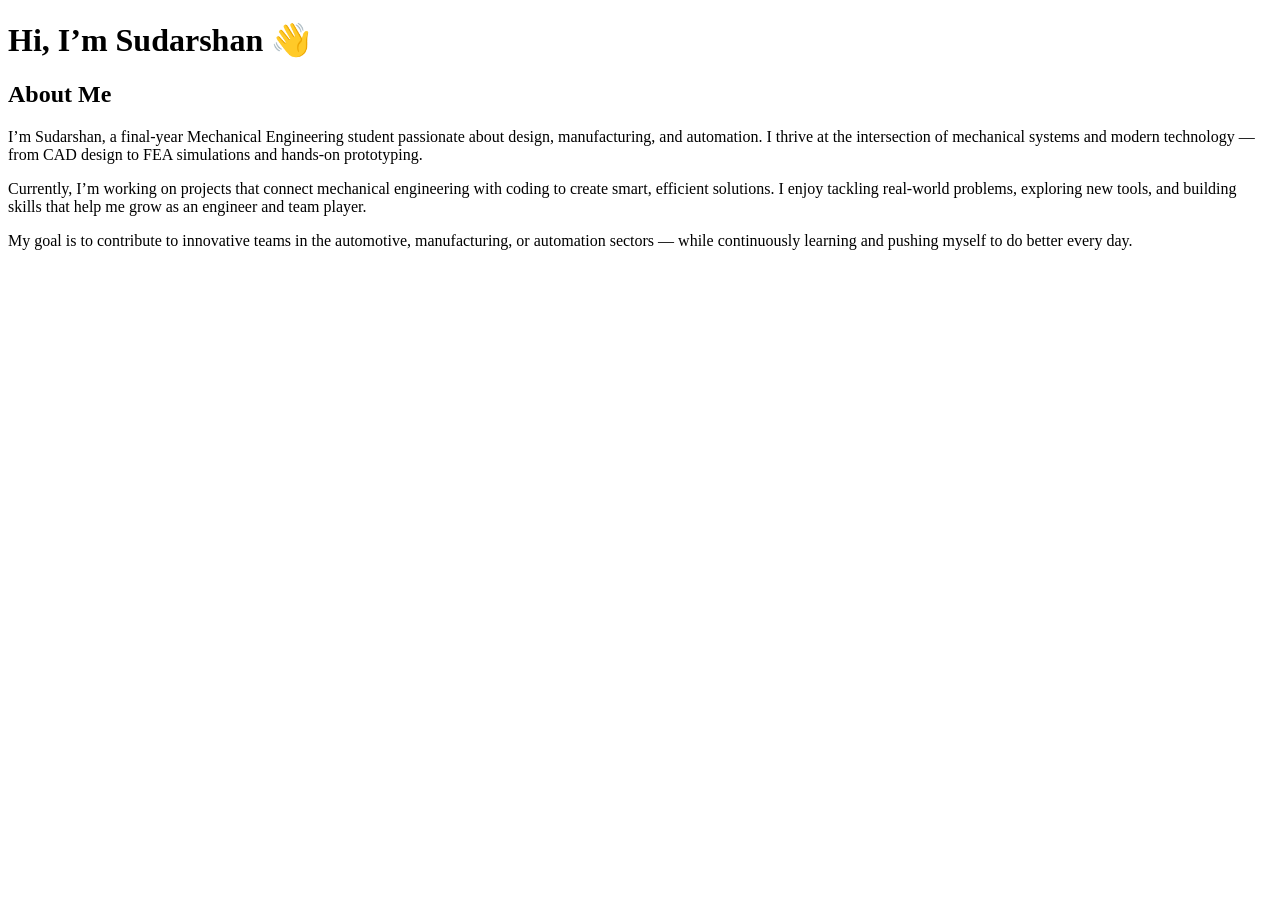
==== commit a19e9f60: "Add files via upload" ====
--- a/index.html
+++ b/index.html
@@ -1,914 +1,27 @@
+
 <!DOCTYPE html>
 <html lang="en">
-
 <head>
-  <meta charset="utf-8">
-  <meta content="width=device-width, initial-scale=1.0" name="viewport">
-  <title>Index - DevFolio Bootstrap Template</title>
-  <meta name="description" content="">
-  <meta name="keywords" content="">
-
-  <!-- Favicons -->
-  <link href="assets/img/favicon.png" rel="icon">
-  <link href="assets/img/apple-touch-icon.png" rel="apple-touch-icon">
-
-  <!-- Fonts -->
-  <link href="https://fonts.googleapis.com" rel="preconnect">
-  <link href="https://fonts.gstatic.com" rel="preconnect" crossorigin>
-  <link href="https://fonts.googleapis.com/css2?family=Roboto:ital,wght@0,100;0,300;0,400;0,500;0,700;0,900;1,100;1,300;1,400;1,500;1,700;1,900&family=Poppins:ital,wght@0,100;0,200;0,300;0,400;0,500;0,600;0,700;0,800;0,900;1,100;1,200;1,300;1,400;1,500;1,600;1,700;1,800;1,900&family=Raleway:ital,wght@0,100;0,200;0,300;0,400;0,500;0,600;0,700;0,800;0,900;1,100;1,200;1,300;1,400;1,500;1,600;1,700;1,800;1,900&display=swap" rel="stylesheet">
-
-  <!-- Vendor CSS Files -->
-  <link href="assets/vendor/bootstrap/css/bootstrap.min.css" rel="stylesheet">
-  <link href="assets/vendor/bootstrap-icons/bootstrap-icons.css" rel="stylesheet">
-  <link href="assets/vendor/aos/aos.css" rel="stylesheet">
-  <link href="assets/vendor/glightbox/css/glightbox.min.css" rel="stylesheet">
-  <link href="assets/vendor/swiper/swiper-bundle.min.css" rel="stylesheet">
-
-  <!-- Main CSS File -->
-  <link href="assets/css/main.css" rel="stylesheet">
-
-  <!-- =======================================================
-  * Template Name: DevFolio
-  * Template URL: https://bootstrapmade.com/devfolio-bootstrap-portfolio-html-template/
-  * Updated: Aug 07 2024 with Bootstrap v5.3.3
-  * Author: BootstrapMade.com
-  * License: https://bootstrapmade.com/license/
-  ======================================================== -->
+  <meta charset="UTF-8" />
+  <title>Sudarshan's Portfolio</title>
+  <link href="assets/css/style.css" rel="stylesheet">
 </head>
-
-<body class="index-page">
-
-  <header id="header" class="header d-flex align-items-center sticky-top">
-    <div class="container-fluid container-xl position-relative d-flex align-items-center justify-content-between">
-
-      <a href="index.html" class="logo d-flex align-items-center">
-        <!-- Uncomment the line below if you also wish to use an image logo -->
-        <!-- <img src="assets/img/logo.png" alt=""> -->
-        <h1 class="sitename">DevFolio</h1>
-      </a>
-
-      <nav id="navmenu" class="navmenu">
-        <ul>
-          <li><a href="#hero" class="active">Home<br></a></li>
-          <li><a href="#about">About</a></li>
-          <li><a href="#services">Services</a></li>
-          <li><a href="#portfolio">Portfolio</a></li>
-          <li class="dropdown"><a href="#"><span>Dropdown</span> <i class="bi bi-chevron-down toggle-dropdown"></i></a>
-            <ul>
-              <li><a href="#">Dropdown 1</a></li>
-              <li class="dropdown"><a href="#"><span>Deep Dropdown</span> <i class="bi bi-chevron-down toggle-dropdown"></i></a>
-                <ul>
-                  <li><a href="#">Deep Dropdown 1</a></li>
-                  <li><a href="#">Deep Dropdown 2</a></li>
-                  <li><a href="#">Deep Dropdown 3</a></li>
-                  <li><a href="#">Deep Dropdown 4</a></li>
-                  <li><a href="#">Deep Dropdown 5</a></li>
-                </ul>
-              </li>
-              <li><a href="#">Dropdown 2</a></li>
-              <li><a href="#">Dropdown 3</a></li>
-              <li><a href="#">Dropdown 4</a></li>
-            </ul>
-          </li>
-          <li><a href="#contact">Contact</a></li>
-        </ul>
-        <i class="mobile-nav-toggle d-xl-none bi bi-list"></i>
-      </nav>
-
-    </div>
+<body>
+  <!-- Hero Section -->
+  <header>
+    <h1>Hi, I’m Sudarshan 👋</h1>
   </header>
 
-  <main class="main">
+  <!-- About Section -->
+  <section id="about" class="about">
+    <h2>About Me</h2>
+    <p>I’m Sudarshan, a final-year Mechanical Engineering student passionate about design, manufacturing, and automation.
+    I thrive at the intersection of mechanical systems and modern technology — from CAD design to FEA simulations and hands-on prototyping.</p>
+    <p>Currently, I’m working on projects that connect mechanical engineering with coding to create smart, efficient solutions.
+    I enjoy tackling real-world problems, exploring new tools, and building skills that help me grow as an engineer and team player.</p>
+    <p>My goal is to contribute to innovative teams in the automotive, manufacturing, or automation sectors — while continuously learning and pushing myself to do better every day.</p>
+  </section>
 
-    <!-- Hero Section -->
-    <section id="hero" class="hero section dark-background">
-
-      <img src="assets/img/hero-img.jpg" alt="" data-aos="fade-in">
-
-      <div class="container d-flex flex-column align-items-center justify-content-center text-center" data-aos="fade-up" data-aos-delay="100">
-        <h2>I am Morgan Freeman</h2>
-        <p><span class="typed" data-typed-items="Designer, Developer, Freelancer, Photographer"></span></p>
-      </div>
-
-    </section><!-- /Hero Section -->
-
-    <!-- About Section -->
-    <section id="about" class="about section">
-
-      <div class="container" data-aos="fade-up" data-aos-delay="100">
-
-        <div class="row gy-4">
-          <div class="col-md-6">
-
-            <div class="row justify-content-between gy-4">
-              <div class="col-lg-5">
-                <img src="assets/img/profile-img.jpg" class="img-fluid" alt="">
-              </div>
-              <div class="col-lg-7 about-info">
-               <p>Hello! I’m Sudarshan, a final-year Mechanical Engineering student with a passion for design, manufacturing, and automation. I enjoy combining mechanical engineering with coding to build smart solutions. I’m eager to join innovative teams in the automotive and manufacturing industries.</p>
-                <p><strong>Profile: </strong> <span>Mechanical Graduate Engineer</span></p>
-                <p><strong>Email: </strong> <span>Somsalvesudarshan@gmail.com</span></p>
-                <p><strong>Phone: </strong> <span>+919021743961</span></p>
-              </div>
-            </div>
-
-            <div class="skills-content skills-animation">
-
-              <h5>Skills</h5
-
-             <h4>CAD Design of CVT Transmission</h4>
-              <p>Designed and analyzed a CVT transmission system using SolidWorks and Ansys.</p>
-
-                <h4>Automated Mini Lathe Machine</h4>
-                <p>Built an automated mini lathe prototype with Arduino controls.</p>
-
-              </div><!-- End Skills Item -->
-
-              <div class="progress">
-                <span class="skill"><span>CSS</span> <i class="val">90%</i></span>
-                <div class="progress-bar-wrap">
-                  <div class="progress-bar" role="progressbar" aria-valuenow="90" aria-valuemin="0" aria-valuemax="100"></div>
-                </div>
-              </div><!-- End Skills Item -->
-
-              <div class="progress">
-                <span class="skill"><span>JavaScript</span> <i class="val">75%</i></span>
-                <div class="progress-bar-wrap">
-                  <div class="progress-bar" role="progressbar" aria-valuenow="75" aria-valuemin="0" aria-valuemax="100"></div>
-                </div>
-              </div><!-- End Skills Item -->
-
-              <div class="progress">
-                <span class="skill"><span>Photoshop</span> <i class="val">55%</i></span>
-                <div class="progress-bar-wrap">
-                  <div class="progress-bar" role="progressbar" aria-valuenow="55" aria-valuemin="0" aria-valuemax="100"></div>
-                </div>
-              </div><!-- End Skills Item -->
-
-            </div>
-          </div>
-
-          <div class="col-md-6">
-            <div class="about-me">
-              <h4>About me</h4>
-              <p>
-                Curabitur non nulla sit amet nisl tempus convallis quis ac lectus. Curabitur arcu erat, accumsan id
-                imperdiet et, porttitor
-                at sem. Praesent sapien massa, convallis a pellentesque nec, egestas non nisi. Nulla
-                porttitor accumsan tincidunt.
-              </p>
-              <p>
-                Mauris blandit aliquet elit, eget tincidunt nibh pulvinar a. Vivamus suscipit tortor eget felis
-                porttitor volutpat. Vestibulum
-                ac diam sit amet quam vehicula elementum sed sit amet dui. porttitor at sem.
-              </p>
-              <p>
-                Nulla porttitor accumsan tincidunt. Quisque velit nisi, pretium ut lacinia in, elementum id enim.
-                Nulla porttitor accumsan
-                tincidunt. Mauris blandit aliquet elit, eget tincidunt nibh pulvinar a.
-              </p>
-            </div>
-          </div>
-        </div>
-
-      </div>
-
-    </section><!-- /About Section -->
-
-    <!-- Resume Section -->
-    <section id="resume" class="resume section">
-
-      <!-- Section Title -->
-      <div class="container section-title" data-aos="fade-up">
-        <h2>Resume</h2>
-        <p>Necessitatibus eius consequatur ex aliquid fuga eum quidem sint consectetur velit</p>
-      </div><!-- End Section Title -->
-
-      <div class="container">
-
-        <div class="row">
-
-          <div class="col-lg-6" data-aos="fade-up" data-aos-delay="100">
-            <h3 class="resume-title">Sumary</h3>
-
-            <div class="resume-item pb-0">
-              <h4>Brandon Johnson</h4>
-              <p><em>Innovative and deadline-driven Graphic Designer with 3+ years of experience designing and developing user-centered digital/print marketing material from initial concept to final, polished deliverable.</em></p>
-              <ul>
-                <li>Portland par 127,Orlando, FL</li>
-                <li>(123) 456-7891</li>
-                <li>alice.barkley@example.com</li>
-              </ul>
-            </div><!-- Edn Resume Item -->
-
-            <h3 class="resume-title">Education</h3>
-            <div class="resume-item">
-              <h4>Master of Fine Arts &amp; Graphic Design</h4>
-              <h5>2015 - 2016</h5>
-              <p><em>Rochester Institute of Technology, Rochester, NY</em></p>
-              <p>Qui deserunt veniam. Et sed aliquam labore tempore sed quisquam iusto autem sit. Ea vero voluptatum qui ut dignissimos deleniti nerada porti sand markend</p>
-            </div><!-- Edn Resume Item -->
-
-            <div class="resume-item">
-              <h4>Bachelor of Fine Arts &amp; Graphic Design</h4>
-              <h5>2010 - 2014</h5>
-              <p><em>Rochester Institute of Technology, Rochester, NY</em></p>
-              <p>Quia nobis sequi est occaecati aut. Repudiandae et iusto quae reiciendis et quis Eius vel ratione eius unde vitae rerum voluptates asperiores voluptatem Earum molestiae consequatur neque etlon sader mart dila</p>
-            </div><!-- Edn Resume Item -->
-
-          </div>
-
-          <div class="col-lg-6" data-aos="fade-up" data-aos-delay="200">
-            <h3 class="resume-title">Professional Experience</h3>
-            <div class="resume-item">
-              <h4>Senior graphic design specialist</h4>
-              <h5>2019 - Present</h5>
-              <p><em>Experion, New York, NY </em></p>
-              <ul>
-                <li>Lead in the design, development, and implementation of the graphic, layout, and production communication materials</li>
-                <li>Delegate tasks to the 7 members of the design team and provide counsel on all aspects of the project. </li>
-                <li>Supervise the assessment of all graphic materials in order to ensure quality and accuracy of the design</li>
-                <li>Oversee the efficient use of production project budgets ranging from $2,000 - $25,000</li>
-              </ul>
-            </div><!-- Edn Resume Item -->
-
-            <div class="resume-item">
-              <h4>Graphic design specialist</h4>
-              <h5>2017 - 2018</h5>
-              <p><em>Stepping Stone Advertising, New York, NY</em></p>
-              <ul>
-                <li>Developed numerous marketing programs (logos, brochures,infographics, presentations, and advertisements).</li>
-                <li>Managed up to 5 projects or tasks at a given time while under pressure</li>
-                <li>Recommended and consulted with clients on the most appropriate graphic design</li>
-                <li>Created 4+ design presentations and proposals a month for clients and account managers</li>
-              </ul>
-            </div><!-- Edn Resume Item -->
-
-          </div>
-
-        </div>
-
-      </div>
-
-    </section><!-- /Resume Section -->
-
-    <!-- Services Section -->
-    <section id="services" class="services section">
-
-      <!-- Section Title -->
-      <div class="container section-title" data-aos="fade-up">
-        <h2>Services</h2>
-        <p>Necessitatibus eius consequatur ex aliquid fuga eum quidem sint consectetur velit</p>
-      </div><!-- End Section Title -->
-
-      <div class="container">
-
-        <div class="row gy-4">
-
-          <div class="col-lg-4 col-md-6" data-aos="fade-up" data-aos-delay="100">
-            <div class="service-item  position-relative">
-              <div class="icon">
-                <i class="bi bi-activity"></i>
-              </div>
-              <a href="#" class="stretched-link">
-                <h3>Nesciunt Mete</h3>
-              </a>
-              <p>Provident nihil minus qui consequatur non omnis maiores. Eos accusantium minus dolores iure perferendis tempore et consequatur.</p>
-            </div>
-          </div><!-- End Service Item -->
-
-          <div class="col-lg-4 col-md-6" data-aos="fade-up" data-aos-delay="200">
-            <div class="service-item position-relative">
-              <div class="icon">
-                <i class="bi bi-broadcast"></i>
-              </div>
-              <a href="#" class="stretched-link">
-                <h3>Eosle Commodi</h3>
-              </a>
-              <p>Ut autem aut autem non a. Sint sint sit facilis nam iusto sint. Libero corrupti neque eum hic non ut nesciunt dolorem.</p>
-            </div>
-          </div><!-- End Service Item -->
-
-          <div class="col-lg-4 col-md-6" data-aos="fade-up" data-aos-delay="300">
-            <div class="service-item position-relative">
-              <div class="icon">
-                <i class="bi bi-easel"></i>
-              </div>
-              <a href="#" class="stretched-link">
-                <h3>Ledo Markt</h3>
-              </a>
-              <p>Ut excepturi voluptatem nisi sed. Quidem fuga consequatur. Minus ea aut. Vel qui id voluptas adipisci eos earum corrupti.</p>
-            </div>
-          </div><!-- End Service Item -->
-
-          <div class="col-lg-4 col-md-6" data-aos="fade-up" data-aos-delay="400">
-            <div class="service-item position-relative">
-              <div class="icon">
-                <i class="bi bi-bounding-box-circles"></i>
-              </div>
-              <a href="#" class="stretched-link">
-                <h3>Asperiores Commodit</h3>
-              </a>
-              <p>Non et temporibus minus omnis sed dolor esse consequatur. Cupiditate sed error ea fuga sit provident adipisci neque.</p>
-              <a href="#" class="stretched-link"></a>
-            </div>
-          </div><!-- End Service Item -->
-
-          <div class="col-lg-4 col-md-6" data-aos="fade-up" data-aos-delay="500">
-            <div class="service-item position-relative">
-              <div class="icon">
-                <i class="bi bi-calendar4-week"></i>
-              </div>
-              <a href="#" class="stretched-link">
-                <h3>Velit Doloremque</h3>
-              </a>
-              <p>Cumque et suscipit saepe. Est maiores autem enim facilis ut aut ipsam corporis aut. Sed animi at autem alias eius labore.</p>
-              <a href="#" class="stretched-link"></a>
-            </div>
-          </div><!-- End Service Item -->
-
-          <div class="col-lg-4 col-md-6" data-aos="fade-up" data-aos-delay="600">
-            <div class="service-item position-relative">
-              <div class="icon">
-                <i class="bi bi-chat-square-text"></i>
-              </div>
-              <a href="#" class="stretched-link">
-                <h3>Dolori Architecto</h3>
-              </a>
-              <p>Hic molestias ea quibusdam eos. Fugiat enim doloremque aut neque non et debitis iure. Corrupti recusandae ducimus enim.</p>
-              <a href="#" class="stretched-link"></a>
-            </div>
-          </div><!-- End Service Item -->
-
-        </div>
-
-      </div>
-
-    </section><!-- /Services Section -->
-
-    <!-- Stats Section -->
-    <section id="stats" class="stats section accent-background">
-
-      <img src="assets/img/stats-bg.jpg" alt="" data-aos="fade-in">
-
-      <div class="container position-relative" data-aos="fade-up" data-aos-delay="100">
-
-        <div class="row gy-4">
-
-          <div class="col-lg-3 col-md-6">
-            <div class="stats-item text-center w-100 h-100">
-              <span data-purecounter-start="0" data-purecounter-end="232" data-purecounter-duration="0" class="purecounter">232</span>
-              <p>Clients</p>
-            </div>
-          </div><!-- End Stats Item -->
-
-          <div class="col-lg-3 col-md-6">
-            <div class="stats-item text-center w-100 h-100">
-              <span data-purecounter-start="0" data-purecounter-end="521" data-purecounter-duration="0" class="purecounter">521</span>
-              <p>Projects</p>
-            </div>
-          </div><!-- End Stats Item -->
-
-          <div class="col-lg-3 col-md-6">
-            <div class="stats-item text-center w-100 h-100">
-              <span data-purecounter-start="0" data-purecounter-end="1453" data-purecounter-duration="0" class="purecounter">1453</span>
-              <p>Hours Of Support</p>
-            </div>
-          </div><!-- End Stats Item -->
-
-          <div class="col-lg-3 col-md-6">
-            <div class="stats-item text-center w-100 h-100">
-              <span data-purecounter-start="0" data-purecounter-end="32" data-purecounter-duration="0" class="purecounter">32</span>
-              <p>Awards</p>
-            </div>
-          </div><!-- End Stats Item -->
-
-        </div>
-
-      </div>
-
-    </section><!-- /Stats Section -->
-
-    <!-- Portfolio Section -->
-    <section id="portfolio" class="portfolio section">
-
-      <!-- Section Title -->
-      <div class="container section-title" data-aos="fade-up">
-        <h2>Portfolio</h2>
-        <p>Necessitatibus eius consequatur ex aliquid fuga eum quidem sint consectetur velit</p>
-      </div><!-- End Section Title -->
-
-      <div class="container">
-
-        <div class="isotope-layout" data-default-filter="*" data-layout="masonry" data-sort="original-order">
-
-          <ul class="portfolio-filters isotope-filters" data-aos="fade-up" data-aos-delay="100">
-            <li data-filter="*" class="filter-active">All</li>
-            <li data-filter=".filter-app">App</li>
-            <li data-filter=".filter-product">Product</li>
-            <li data-filter=".filter-branding">Branding</li>
-            <li data-filter=".filter-books">Books</li>
-          </ul><!-- End Portfolio Filters -->
-
-          <div class="row gy-4 isotope-container" data-aos="fade-up" data-aos-delay="200">
-
-            <div class="col-lg-4 col-md-6 portfolio-item isotope-item filter-app">
-              <img src="assets/img/portfolio/app-1.jpg" class="img-fluid" alt="">
-              <div class="portfolio-info">
-                <h4>App 1</h4>
-                <p>Lorem ipsum, dolor sit amet consectetur</p>
-                <a href="assets/img/portfolio/app-1.jpg" title="App 1" data-gallery="portfolio-gallery-app" class="glightbox preview-link"><i class="bi bi-zoom-in"></i></a>
-                <a href="portfolio-details.html" title="More Details" class="details-link"><i class="bi bi-link-45deg"></i></a>
-              </div>
-            </div><!-- End Portfolio Item -->
-
-            <div class="col-lg-4 col-md-6 portfolio-item isotope-item filter-product">
-              <img src="assets/img/portfolio/product-1.jpg" class="img-fluid" alt="">
-              <div class="portfolio-info">
-                <h4>Product 1</h4>
-                <p>Lorem ipsum, dolor sit amet consectetur</p>
-                <a href="assets/img/portfolio/product-1.jpg" title="Product 1" data-gallery="portfolio-gallery-product" class="glightbox preview-link"><i class="bi bi-zoom-in"></i></a>
-                <a href="portfolio-details.html" title="More Details" class="details-link"><i class="bi bi-link-45deg"></i></a>
-              </div>
-            </div><!-- End Portfolio Item -->
-
-            <div class="col-lg-4 col-md-6 portfolio-item isotope-item filter-branding">
-              <img src="assets/img/portfolio/branding-1.jpg" class="img-fluid" alt="">
-              <div class="portfolio-info">
-                <h4>Branding 1</h4>
-                <p>Lorem ipsum, dolor sit amet consectetur</p>
-                <a href="assets/img/portfolio/branding-1.jpg" title="Branding 1" data-gallery="portfolio-gallery-branding" class="glightbox preview-link"><i class="bi bi-zoom-in"></i></a>
-                <a href="portfolio-details.html" title="More Details" class="details-link"><i class="bi bi-link-45deg"></i></a>
-              </div>
-            </div><!-- End Portfolio Item -->
-
-            <div class="col-lg-4 col-md-6 portfolio-item isotope-item filter-books">
-              <img src="assets/img/portfolio/books-1.jpg" class="img-fluid" alt="">
-              <div class="portfolio-info">
-                <h4>Books 1</h4>
-                <p>Lorem ipsum, dolor sit amet consectetur</p>
-                <a href="assets/img/portfolio/books-1.jpg" title="Branding 1" data-gallery="portfolio-gallery-book" class="glightbox preview-link"><i class="bi bi-zoom-in"></i></a>
-                <a href="portfolio-details.html" title="More Details" class="details-link"><i class="bi bi-link-45deg"></i></a>
-              </div>
-            </div><!-- End Portfolio Item -->
-
-            <div class="col-lg-4 col-md-6 portfolio-item isotope-item filter-app">
-              <img src="assets/img/portfolio/app-2.jpg" class="img-fluid" alt="">
-              <div class="portfolio-info">
-                <h4>App 2</h4>
-                <p>Lorem ipsum, dolor sit amet consectetur</p>
-                <a href="assets/img/portfolio/app-2.jpg" title="App 2" data-gallery="portfolio-gallery-app" class="glightbox preview-link"><i class="bi bi-zoom-in"></i></a>
-                <a href="portfolio-details.html" title="More Details" class="details-link"><i class="bi bi-link-45deg"></i></a>
-              </div>
-            </div><!-- End Portfolio Item -->
-
-            <div class="col-lg-4 col-md-6 portfolio-item isotope-item filter-product">
-              <img src="assets/img/portfolio/product-2.jpg" class="img-fluid" alt="">
-              <div class="portfolio-info">
-                <h4>Product 2</h4>
-                <p>Lorem ipsum, dolor sit amet consectetur</p>
-                <a href="assets/img/portfolio/product-2.jpg" title="Product 2" data-gallery="portfolio-gallery-product" class="glightbox preview-link"><i class="bi bi-zoom-in"></i></a>
-                <a href="portfolio-details.html" title="More Details" class="details-link"><i class="bi bi-link-45deg"></i></a>
-              </div>
-            </div><!-- End Portfolio Item -->
-
-            <div class="col-lg-4 col-md-6 portfolio-item isotope-item filter-branding">
-              <img src="assets/img/portfolio/branding-2.jpg" class="img-fluid" alt="">
-              <div class="portfolio-info">
-                <h4>Branding 2</h4>
-                <p>Lorem ipsum, dolor sit amet consectetur</p>
-                <a href="assets/img/portfolio/branding-2.jpg" title="Branding 2" data-gallery="portfolio-gallery-branding" class="glightbox preview-link"><i class="bi bi-zoom-in"></i></a>
-                <a href="portfolio-details.html" title="More Details" class="details-link"><i class="bi bi-link-45deg"></i></a>
-              </div>
-            </div><!-- End Portfolio Item -->
-
-            <div class="col-lg-4 col-md-6 portfolio-item isotope-item filter-books">
-              <img src="assets/img/portfolio/books-2.jpg" class="img-fluid" alt="">
-              <div class="portfolio-info">
-                <h4>Books 2</h4>
-                <p>Lorem ipsum, dolor sit amet consectetur</p>
-                <a href="assets/img/portfolio/books-2.jpg" title="Branding 2" data-gallery="portfolio-gallery-book" class="glightbox preview-link"><i class="bi bi-zoom-in"></i></a>
-                <a href="portfolio-details.html" title="More Details" class="details-link"><i class="bi bi-link-45deg"></i></a>
-              </div>
-            </div><!-- End Portfolio Item -->
-
-            <div class="col-lg-4 col-md-6 portfolio-item isotope-item filter-app">
-              <img src="assets/img/portfolio/app-3.jpg" class="img-fluid" alt="">
-              <div class="portfolio-info">
-                <h4>App 3</h4>
-                <p>Lorem ipsum, dolor sit amet consectetur</p>
-                <a href="assets/img/portfolio/app-3.jpg" title="App 3" data-gallery="portfolio-gallery-app" class="glightbox preview-link"><i class="bi bi-zoom-in"></i></a>
-                <a href="portfolio-details.html" title="More Details" class="details-link"><i class="bi bi-link-45deg"></i></a>
-              </div>
-            </div><!-- End Portfolio Item -->
-
-            <div class="col-lg-4 col-md-6 portfolio-item isotope-item filter-product">
-              <img src="assets/img/portfolio/product-3.jpg" class="img-fluid" alt="">
-              <div class="portfolio-info">
-                <h4>Product 3</h4>
-                <p>Lorem ipsum, dolor sit amet consectetur</p>
-                <a href="assets/img/portfolio/product-3.jpg" title="Product 3" data-gallery="portfolio-gallery-product" class="glightbox preview-link"><i class="bi bi-zoom-in"></i></a>
-                <a href="portfolio-details.html" title="More Details" class="details-link"><i class="bi bi-link-45deg"></i></a>
-              </div>
-            </div><!-- End Portfolio Item -->
-
-            <div class="col-lg-4 col-md-6 portfolio-item isotope-item filter-branding">
-              <img src="assets/img/portfolio/branding-3.jpg" class="img-fluid" alt="">
-              <div class="portfolio-info">
-                <h4>Branding 3</h4>
-                <p>Lorem ipsum, dolor sit amet consectetur</p>
-                <a href="assets/img/portfolio/branding-3.jpg" title="Branding 2" data-gallery="portfolio-gallery-branding" class="glightbox preview-link"><i class="bi bi-zoom-in"></i></a>
-                <a href="portfolio-details.html" title="More Details" class="details-link"><i class="bi bi-link-45deg"></i></a>
-              </div>
-            </div><!-- End Portfolio Item -->
-
-            <div class="col-lg-4 col-md-6 portfolio-item isotope-item filter-books">
-              <img src="assets/img/portfolio/books-3.jpg" class="img-fluid" alt="">
-              <div class="portfolio-info">
-                <h4>Books 3</h4>
-                <p>Lorem ipsum, dolor sit amet consectetur</p>
-                <a href="assets/img/portfolio/books-3.jpg" title="Branding 3" data-gallery="portfolio-gallery-book" class="glightbox preview-link"><i class="bi bi-zoom-in"></i></a>
-                <a href="portfolio-details.html" title="More Details" class="details-link"><i class="bi bi-link-45deg"></i></a>
-              </div>
-            </div><!-- End Portfolio Item -->
-
-          </div><!-- End Portfolio Container -->
-
-        </div>
-
-      </div>
-
-    </section><!-- /Portfolio Section -->
-
-    <!-- Pricing Section -->
-    <section id="pricing" class="pricing section">
-
-      <!-- Section Title -->
-      <div class="container section-title" data-aos="fade-up">
-        <h2>Pricing</h2>
-        <p>Necessitatibus eius consequatur ex aliquid fuga eum quidem sint consectetur velit</p>
-      </div><!-- End Section Title -->
-
-      <div class="container" data-aos="fade-up" data-aos-delay="100">
-
-        <div class="row gy-4 gx-lg-5">
-
-          <div class="col-lg-6">
-            <div class="pricing-item d-flex justify-content-between">
-              <h3>Portrait Photography</h3>
-              <h4>$160.00</h4>
-            </div>
-          </div><!-- End Pricing Item -->
-
-          <div class="col-lg-6">
-            <div class="pricing-item d-flex justify-content-between">
-              <h3>Fashion Photography</h3>
-              <h4>$300.00</h4>
-            </div>
-          </div><!-- End Pricing Item -->
-
-          <div class="col-lg-6">
-            <div class="pricing-item d-flex justify-content-between">
-              <h3>Sports Photography</h3>
-              <h4>$200.00</h4>
-            </div>
-          </div><!-- End Pricing Item -->
-
-          <div class="col-lg-6">
-            <div class="pricing-item d-flex justify-content-between">
-              <h3>Still Life Photography</h3>
-              <h4>$120.00</h4>
-            </div>
-          </div><!-- End Pricing Item -->
-
-          <div class="col-lg-6">
-            <div class="pricing-item d-flex justify-content-between">
-              <h3>Wedding Photography</h3>
-              <h4>$500.00</h4>
-            </div>
-          </div><!-- End Pricing Item -->
-
-          <div class="col-lg-6">
-            <div class="pricing-item d-flex justify-content-between">
-              <h3>Photojournalism</h3>
-              <h4>$200.00</h4>
-            </div>
-          </div><!-- End Pricing Item -->
-
-        </div>
-
-      </div>
-
-    </section><!-- /Pricing Section -->
-
-    <!-- Faq Section -->
-    <section id="faq" class="faq section">
-
-      <div class="container">
-
-        <div class="row gy-4">
-
-          <div class="col-lg-4" data-aos="fade-up" data-aos-delay="100">
-            <div class="content px-xl-5">
-              <h3><span>Frequently Asked </span><strong>Questions</strong></h3>
-              <p>
-                Lorem ipsum dolor sit amet, consectetur adipiscing elit, sed do eiusmod tempor incididunt ut labore et dolore magna aliqua. Duis aute irure dolor in reprehenderit
-              </p>
-            </div>
-          </div>
-
-          <div class="col-lg-8" data-aos="fade-up" data-aos-delay="200">
-
-            <div class="faq-container">
-              <div class="faq-item faq-active">
-                <h3><span class="num">1.</span> <span>Non consectetur a erat nam at lectus urna duis?</span></h3>
-                <div class="faq-content">
-                  <p>Feugiat pretium nibh ipsum consequat. Tempus iaculis urna id volutpat lacus laoreet non curabitur gravida. Venenatis lectus magna fringilla urna porttitor rhoncus dolor purus non.</p>
-                </div>
-                <i class="faq-toggle bi bi-chevron-right"></i>
-              </div><!-- End Faq item-->
-
-              <div class="faq-item">
-                <h3><span class="num">2.</span> <span>Feugiat scelerisque varius morbi enim nunc faucibus a pellentesque?</span></h3>
-                <div class="faq-content">
-                  <p>Dolor sit amet consectetur adipiscing elit pellentesque habitant morbi. Id interdum velit laoreet id donec ultrices. Fringilla phasellus faucibus scelerisque eleifend donec pretium. Est pellentesque elit ullamcorper dignissim. Mauris ultrices eros in cursus turpis massa tincidunt dui.</p>
-                </div>
-                <i class="faq-toggle bi bi-chevron-right"></i>
-              </div><!-- End Faq item-->
-
-              <div class="faq-item">
-                <h3><span class="num">3.</span> <span>Dolor sit amet consectetur adipiscing elit pellentesque?</span></h3>
-                <div class="faq-content">
-                  <p>Eleifend mi in nulla posuere sollicitudin aliquam ultrices sagittis orci. Faucibus pulvinar elementum integer enim. Sem nulla pharetra diam sit amet nisl suscipit. Rutrum tellus pellentesque eu tincidunt. Lectus urna duis convallis convallis tellus. Urna molestie at elementum eu facilisis sed odio morbi quis</p>
-                </div>
-                <i class="faq-toggle bi bi-chevron-right"></i>
-              </div><!-- End Faq item-->
-
-              <div class="faq-item">
-                <h3><span class="num">4.</span> <span>Ac odio tempor orci dapibus. Aliquam eleifend mi in nulla?</span></h3>
-                <div class="faq-content">
-                  <p>Dolor sit amet consectetur adipiscing elit pellentesque habitant morbi. Id interdum velit laoreet id donec ultrices. Fringilla phasellus faucibus scelerisque eleifend donec pretium. Est pellentesque elit ullamcorper dignissim. Mauris ultrices eros in cursus turpis massa tincidunt dui.</p>
-                </div>
-                <i class="faq-toggle bi bi-chevron-right"></i>
-              </div><!-- End Faq item-->
-
-              <div class="faq-item">
-                <h3><span class="num">5.</span> <span>Tempus quam pellentesque nec nam aliquam sem et tortor consequat?</span></h3>
-                <div class="faq-content">
-                  <p>Molestie a iaculis at erat pellentesque adipiscing commodo. Dignissim suspendisse in est ante in. Nunc vel risus commodo viverra maecenas accumsan. Sit amet nisl suscipit adipiscing bibendum est. Purus gravida quis blandit turpis cursus in</p>
-                </div>
-                <i class="faq-toggle bi bi-chevron-right"></i>
-              </div><!-- End Faq item-->
-
-            </div>
-
-          </div>
-        </div>
-
-      </div>
-
-    </section><!-- /Faq Section -->
-
-    <!-- Testimonials Section -->
-    <section id="testimonials" class="testimonials section accent-background">
-
-      <img src="assets/img/testimonials-bg.jpg" class="testimonials-bg" alt="">
-
-      <div class="container" data-aos="fade-up" data-aos-delay="100">
-
-        <div class="swiper init-swiper">
-          <script type="application/json" class="swiper-config">
-            {
-              "loop": true,
-              "speed": 600,
-              "autoplay": {
-                "delay": 5000
-              },
-              "slidesPerView": "auto",
-              "pagination": {
-                "el": ".swiper-pagination",
-                "type": "bullets",
-                "clickable": true
-              }
-            }
-          </script>
-          <div class="swiper-wrapper">
-
-            <div class="swiper-slide">
-              <div class="testimonial-item">
-                <img src="assets/img/testimonials/testimonials-1.jpg" class="testimonial-img" alt="">
-                <h3>Saul Goodman</h3>
-                <h4>Ceo &amp; Founder</h4>
-                <div class="stars">
-                  <i class="bi bi-star-fill"></i><i class="bi bi-star-fill"></i><i class="bi bi-star-fill"></i><i class="bi bi-star-fill"></i><i class="bi bi-star-fill"></i>
-                </div>
-                <p>
-                  <i class="bi bi-quote quote-icon-left"></i>
-                  <span>Proin iaculis purus consequat sem cure digni ssim donec porttitora entum suscipit rhoncus. Accusantium quam, ultricies eget id, aliquam eget nibh et. Maecen aliquam, risus at semper.</span>
-                  <i class="bi bi-quote quote-icon-right"></i>
-                </p>
-              </div>
-            </div><!-- End testimonial item -->
-
-            <div class="swiper-slide">
-              <div class="testimonial-item">
-                <img src="assets/img/testimonials/testimonials-2.jpg" class="testimonial-img" alt="">
-                <h3>Sara Wilsson</h3>
-                <h4>Designer</h4>
-                <div class="stars">
-                  <i class="bi bi-star-fill"></i><i class="bi bi-star-fill"></i><i class="bi bi-star-fill"></i><i class="bi bi-star-fill"></i><i class="bi bi-star-fill"></i>
-                </div>
-                <p>
-                  <i class="bi bi-quote quote-icon-left"></i>
-                  <span>Export tempor illum tamen malis malis eram quae irure esse labore quem cillum quid cillum eram malis quorum velit fore eram velit sunt aliqua noster fugiat irure amet legam anim culpa.</span>
-                  <i class="bi bi-quote quote-icon-right"></i>
-                </p>
-              </div>
-            </div><!-- End testimonial item -->
-
-            <div class="swiper-slide">
-              <div class="testimonial-item">
-                <img src="assets/img/testimonials/testimonials-3.jpg" class="testimonial-img" alt="">
-                <h3>Jena Karlis</h3>
-                <h4>Store Owner</h4>
-                <div class="stars">
-                  <i class="bi bi-star-fill"></i><i class="bi bi-star-fill"></i><i class="bi bi-star-fill"></i><i class="bi bi-star-fill"></i><i class="bi bi-star-fill"></i>
-                </div>
-                <p>
-                  <i class="bi bi-quote quote-icon-left"></i>
-                  <span>Enim nisi quem export duis labore cillum quae magna enim sint quorum nulla quem veniam duis minim tempor labore quem eram duis noster aute amet eram fore quis sint minim.</span>
-                  <i class="bi bi-quote quote-icon-right"></i>
-                </p>
-              </div>
-            </div><!-- End testimonial item -->
-
-            <div class="swiper-slide">
-              <div class="testimonial-item">
-                <img src="assets/img/testimonials/testimonials-4.jpg" class="testimonial-img" alt="">
-                <h3>Matt Brandon</h3>
-                <h4>Freelancer</h4>
-                <div class="stars">
-                  <i class="bi bi-star-fill"></i><i class="bi bi-star-fill"></i><i class="bi bi-star-fill"></i><i class="bi bi-star-fill"></i><i class="bi bi-star-fill"></i>
-                </div>
-                <p>
-                  <i class="bi bi-quote quote-icon-left"></i>
-                  <span>Fugiat enim eram quae cillum dolore dolor amet nulla culpa multos export minim fugiat minim velit minim dolor enim duis veniam ipsum anim magna sunt elit fore quem dolore labore illum veniam.</span>
-                  <i class="bi bi-quote quote-icon-right"></i>
-                </p>
-              </div>
-            </div><!-- End testimonial item -->
-
-            <div class="swiper-slide">
-              <div class="testimonial-item">
-                <img src="assets/img/testimonials/testimonials-5.jpg" class="testimonial-img" alt="">
-                <h3>John Larson</h3>
-                <h4>Entrepreneur</h4>
-                <div class="stars">
-                  <i class="bi bi-star-fill"></i><i class="bi bi-star-fill"></i><i class="bi bi-star-fill"></i><i class="bi bi-star-fill"></i><i class="bi bi-star-fill"></i>
-                </div>
-                <p>
-                  <i class="bi bi-quote quote-icon-left"></i>
-                  <span>Quis quorum aliqua sint quem legam fore sunt eram irure aliqua veniam tempor noster veniam enim culpa labore duis sunt culpa nulla illum cillum fugiat legam esse veniam culpa fore nisi cillum quid.</span>
-                  <i class="bi bi-quote quote-icon-right"></i>
-                </p>
-              </div>
-            </div><!-- End testimonial item -->
-
-          </div>
-          <div class="swiper-pagination"></div>
-        </div>
-
-      </div>
-
-    </section><!-- /Testimonials Section -->
-
-    <!-- Contact Section -->
-    <section id="contact" class="contact section">
-
-      <!-- Section Title -->
-      <div class="container section-title" data-aos="fade-up">
-        <h2>Contact</h2>
-        <p>Necessitatibus eius consequatur ex aliquid fuga eum quidem sint consectetur velit</p>
-      </div><!-- End Section Title -->
-
-      <div class="container" data-aos="fade-up" data-aos-delay="100">
-
-        <div class="info-wrap" data-aos="fade-up" data-aos-delay="200">
-          <div class="row gy-5">
-
-            <div class="col-lg-4">
-              <div class="info-item d-flex align-items-center">
-                <i class="bi bi-geo-alt flex-shrink-0"></i>
-                <div>
-                  <h3>Address</h3>
-                  <p>A108 Adam Street, New York, NY 535022</p>
-                </div>
-              </div>
-            </div><!-- End Info Item -->
-
-            <div class="col-lg-4">
-              <div class="info-item d-flex align-items-center">
-                <i class="bi bi-telephone flex-shrink-0"></i>
-                <div>
-                  <h3>Call Us</h3>
-                  <p>+1 5589 55488 55</p>
-                </div>
-              </div>
-            </div><!-- End Info Item -->
-
-            <div class="col-lg-4">
-              <div class="info-item d-flex align-items-center">
-                <i class="bi bi-envelope flex-shrink-0"></i>
-                <div>
-                  <h3>Email Us</h3>
-                  <p>info@example.com</p>
-                </div>
-              </div>
-            </div><!-- End Info Item -->
-
-          </div>
-        </div>
-
-        <form action="forms/contact.php" method="post" class="php-email-form" data-aos="fade-up" data-aos-delay="300">
-          <div class="row gy-4">
-
-            <div class="col-md-6">
-              <input type="text" name="name" class="form-control" placeholder="Your Name" required="">
-            </div>
-
-            <div class="col-md-6 ">
-              <input type="email" class="form-control" name="email" placeholder="Your Email" required="">
-            </div>
-
-            <div class="col-md-12">
-              <input type="text" class="form-control" name="subject" placeholder="Subject" required="">
-            </div>
-
-            <div class="col-md-12">
-              <textarea class="form-control" name="message" rows="6" placeholder="Message" required=""></textarea>
-            </div>
-
-            <div class="col-md-12 text-center">
-              <div class="loading">Loading</div>
-              <div class="error-message"></div>
-              <div class="sent-message">Your message has been sent. Thank you!</div>
-
-              <button type="submit">Send Message</button>
-            </div>
-
-          </div>
-        </form><!-- End Contact Form -->
-
-      </div>
-
-    </section><!-- /Contact Section -->
-
-  </main>
-
-  <footer id="footer" class="footer accent-background">
-
-    <div class="container">
-      <div class="copyright text-center ">
-        <p>© <span>Copyright</span> <strong class="px-1 sitename">DevFolio</strong> <span>All Rights Reserved</span></p>
-      </div>
-      <div class="social-links d-flex justify-content-center">
-        <a href=""><i class="bi bi-twitter-x"></i></a>
-        <a href=""><i class="bi bi-facebook"></i></a>
-        <a href=""><i class="bi bi-instagram"></i></a>
-        <a href=""><i class="bi bi-linkedin"></i></a>
-      </div>
-      <div class="credits">
-        <!-- All the links in the footer should remain intact. -->
-        <!-- You can delete the links only if you've purchased the pro version. -->
-        <!-- Licensing information: https://bootstrapmade.com/license/ -->
-        <!-- Purchase the pro version with working PHP/AJAX contact form: [buy-url] -->
-        Designed by <a href="https://bootstrapmade.com/">BootstrapMade</a>
-      </div>
-    </div>
-
-  </footer>
-
-  <!-- Scroll Top -->
-  <a href="#" id="scroll-top" class="scroll-top d-flex align-items-center justify-content-center"><i class="bi bi-arrow-up-short"></i></a>
-
-  <!-- Preloader -->
-  <div id="preloader"></div>
-
-  <!-- Vendor JS Files -->
-  <script src="assets/vendor/bootstrap/js/bootstrap.bundle.min.js"></script>
-  <script src="assets/vendor/php-email-form/validate.js"></script>
-  <script src="assets/vendor/aos/aos.js"></script>
-  <script src="assets/vendor/typed.js/typed.umd.js"></script>
-  <script src="assets/vendor/waypoints/noframework.waypoints.js"></script>
-  <script src="assets/vendor/purecounter/purecounter_vanilla.js"></script>
-  <script src="assets/vendor/glightbox/js/glightbox.min.js"></script>
-  <script src="assets/vendor/imagesloaded/imagesloaded.pkgd.min.js"></script>
-  <script src="assets/vendor/isotope-layout/isotope.pkgd.min.js"></script>
-  <script src="assets/vendor/swiper/swiper-bundle.min.js"></script>
-
-  <!-- Main JS File -->
   <script src="assets/js/main.js"></script>
-
 </body>
-
-</html>+</html>
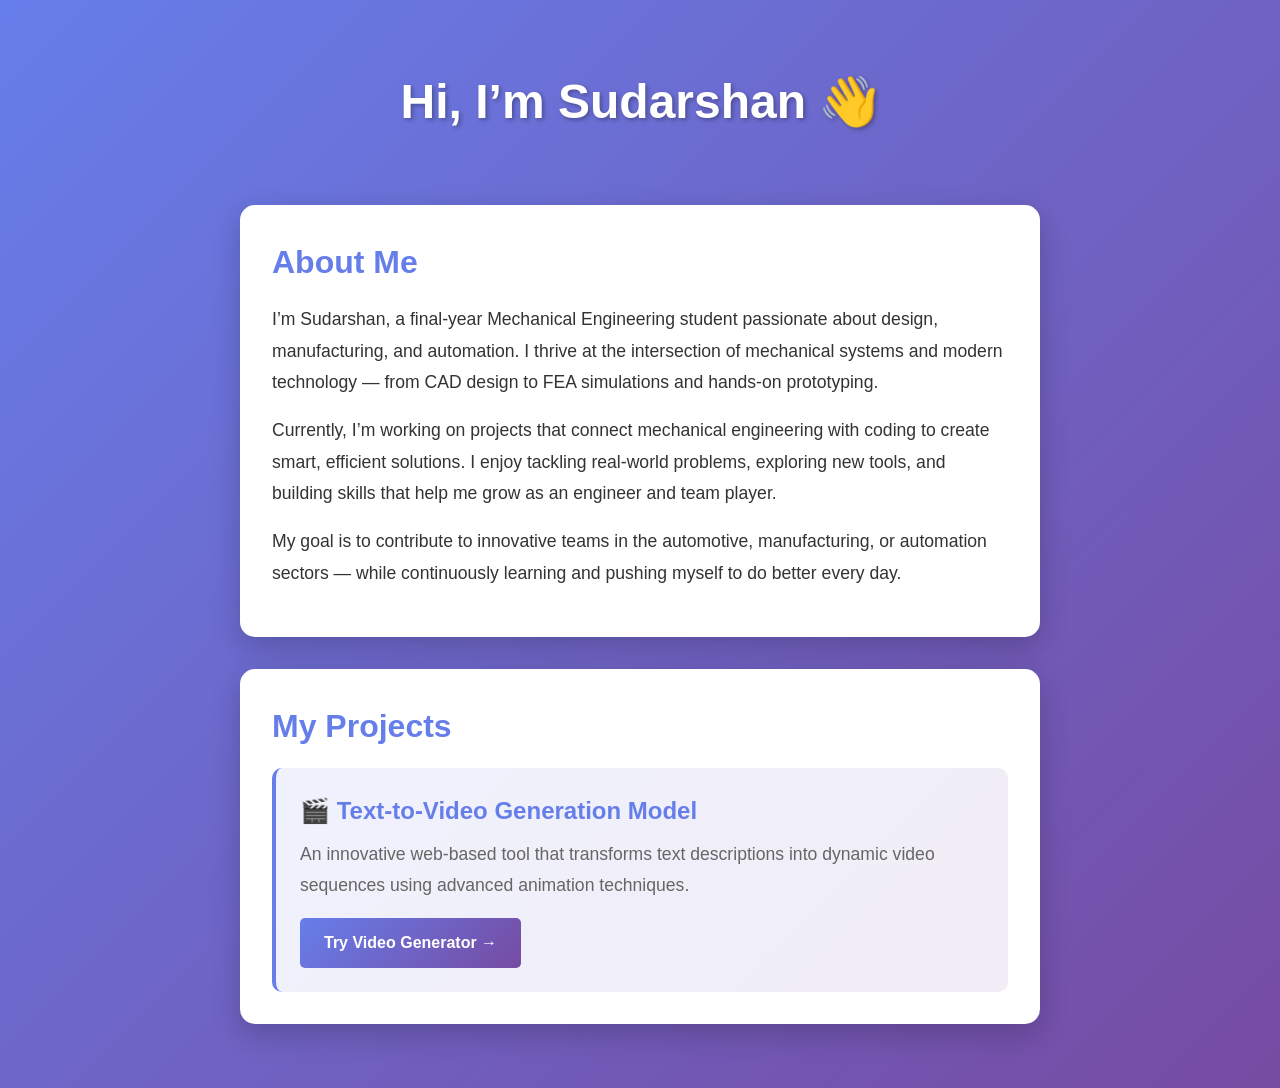
==== commit 625836b2: "Add text-to-video generation model with interactive web interface Co-authored-by: Sudarshanvibes <20" ====
--- a/index.html
+++ b/index.html
@@ -22,6 +22,16 @@
     <p>My goal is to contribute to innovative teams in the automotive, manufacturing, or automation sectors — while continuously learning and pushing myself to do better every day.</p>
   </section>
 
+  <!-- Projects Section -->
+  <section id="projects" class="projects">
+    <h2>My Projects</h2>
+    <div class="project-card">
+      <h3>🎬 Text-to-Video Generation Model</h3>
+      <p>An innovative web-based tool that transforms text descriptions into dynamic video sequences using advanced animation techniques.</p>
+      <a href="video-generator.html" class="project-link">Try Video Generator →</a>
+    </div>
+  </section>
+
   <script src="assets/js/main.js"></script>
 </body>
 </html>
--- a/assets/css/style.css
+++ b/assets/css/style.css
@@ -0,0 +1,112 @@
+/* Basic styles for index.html */
+* {
+  margin: 0;
+  padding: 0;
+  box-sizing: border-box;
+}
+
+body {
+  font-family: 'Segoe UI', Tahoma, Geneva, Verdana, sans-serif;
+  line-height: 1.6;
+  color: #333;
+  background: linear-gradient(135deg, #667eea 0%, #764ba2 100%);
+  min-height: 100vh;
+  padding: 2rem;
+}
+
+header {
+  text-align: center;
+  color: white;
+  padding: 2rem 0;
+  margin-bottom: 2rem;
+}
+
+header h1 {
+  font-size: 3rem;
+  text-shadow: 2px 2px 4px rgba(0, 0, 0, 0.3);
+}
+
+section {
+  max-width: 800px;
+  margin: 0 auto 2rem;
+  background: white;
+  padding: 2rem;
+  border-radius: 15px;
+  box-shadow: 0 10px 30px rgba(0, 0, 0, 0.2);
+}
+
+section h2 {
+  color: #667eea;
+  margin-bottom: 1rem;
+  font-size: 2rem;
+}
+
+section p {
+  margin-bottom: 1rem;
+  font-size: 1.1rem;
+  line-height: 1.8;
+}
+
+/* Projects Section */
+.projects {
+  background: white;
+}
+
+.project-card {
+  padding: 1.5rem;
+  background: linear-gradient(135deg, rgba(102, 126, 234, 0.1) 0%, rgba(118, 75, 162, 0.1) 100%);
+  border-radius: 10px;
+  border-left: 4px solid #667eea;
+  transition: transform 0.3s, box-shadow 0.3s;
+}
+
+.project-card:hover {
+  transform: translateY(-5px);
+  box-shadow: 0 5px 15px rgba(102, 126, 234, 0.3);
+}
+
+.project-card h3 {
+  color: #667eea;
+  margin-bottom: 0.5rem;
+  font-size: 1.5rem;
+}
+
+.project-card p {
+  margin-bottom: 1rem;
+  color: #666;
+}
+
+.project-link {
+  display: inline-block;
+  padding: 0.75rem 1.5rem;
+  background: linear-gradient(135deg, #667eea 0%, #764ba2 100%);
+  color: white;
+  text-decoration: none;
+  border-radius: 5px;
+  font-weight: bold;
+  transition: transform 0.2s, box-shadow 0.2s;
+}
+
+.project-link:hover {
+  transform: translateY(-2px);
+  box-shadow: 0 5px 15px rgba(102, 126, 234, 0.4);
+}
+
+/* Responsive Design */
+@media (max-width: 768px) {
+  header h1 {
+    font-size: 2rem;
+  }
+
+  section {
+    padding: 1.5rem;
+  }
+
+  section h2 {
+    font-size: 1.5rem;
+  }
+
+  section p {
+    font-size: 1rem;
+  }
+}
